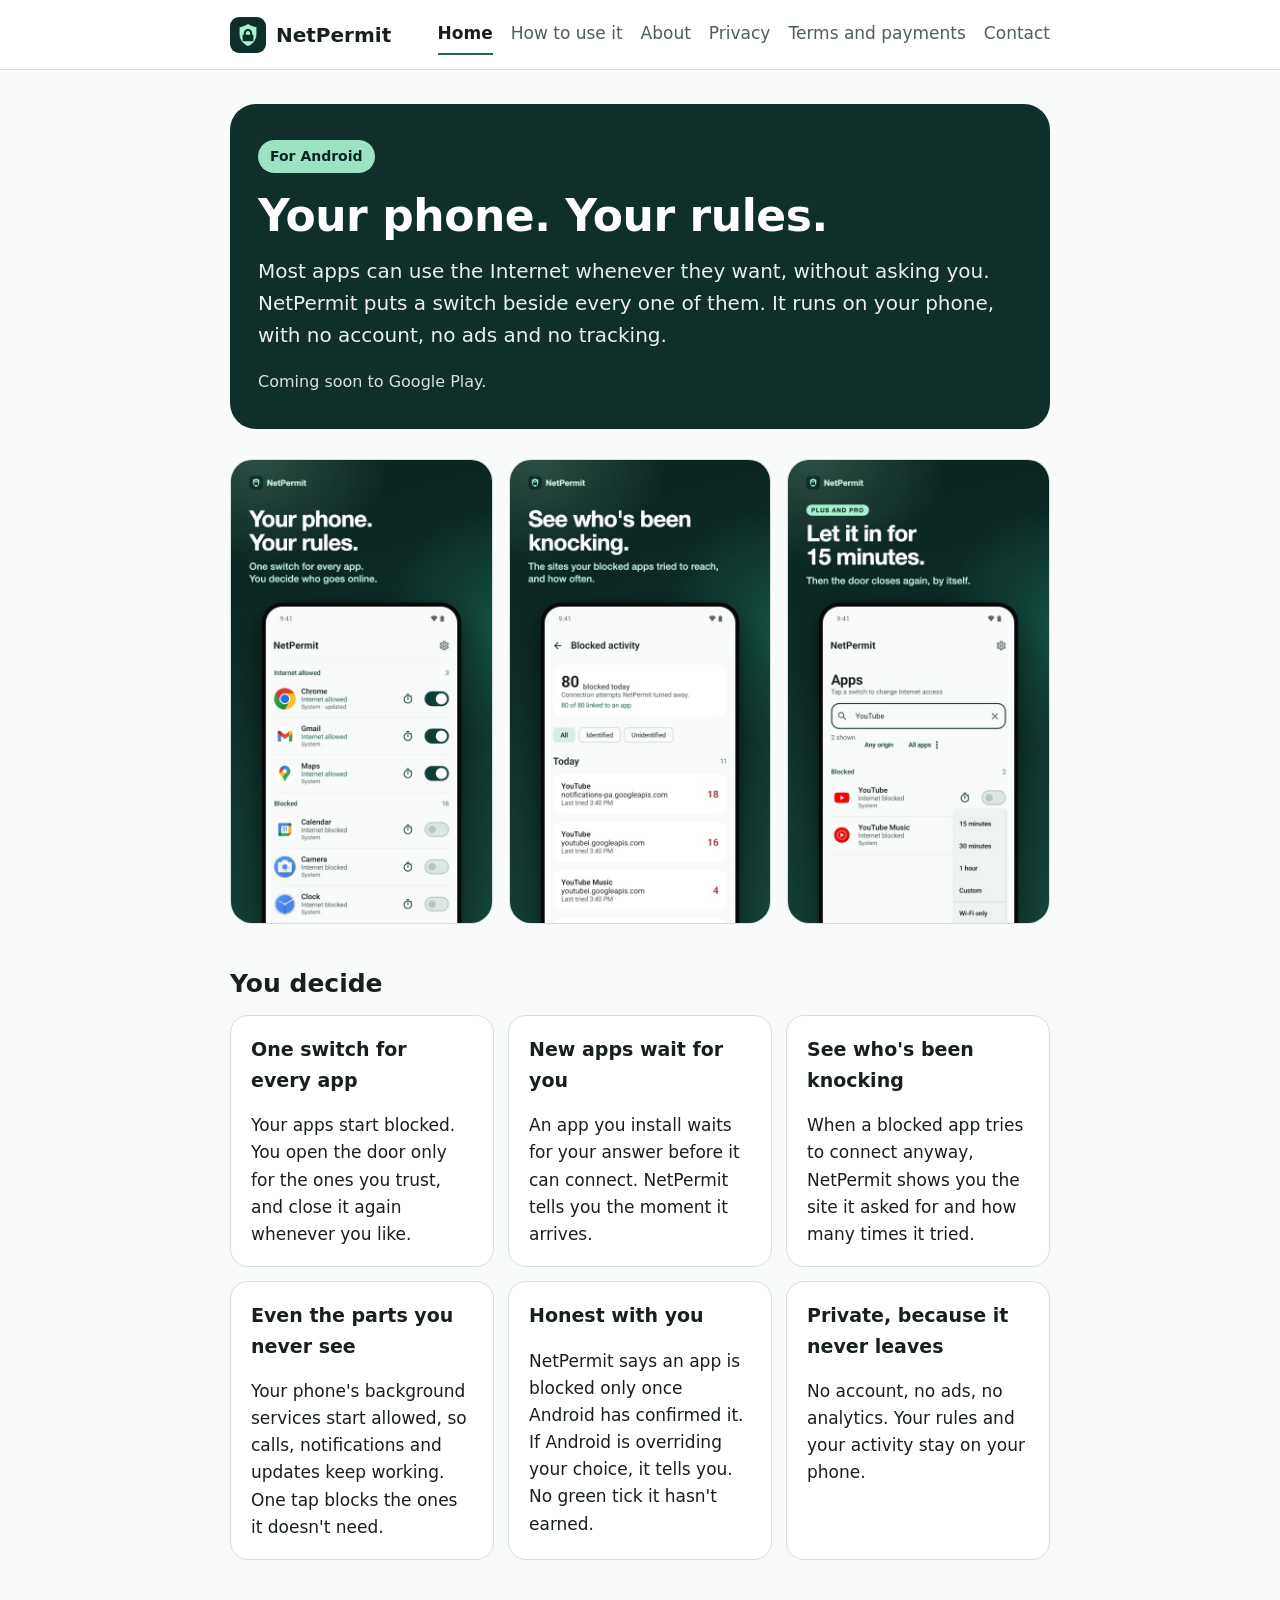
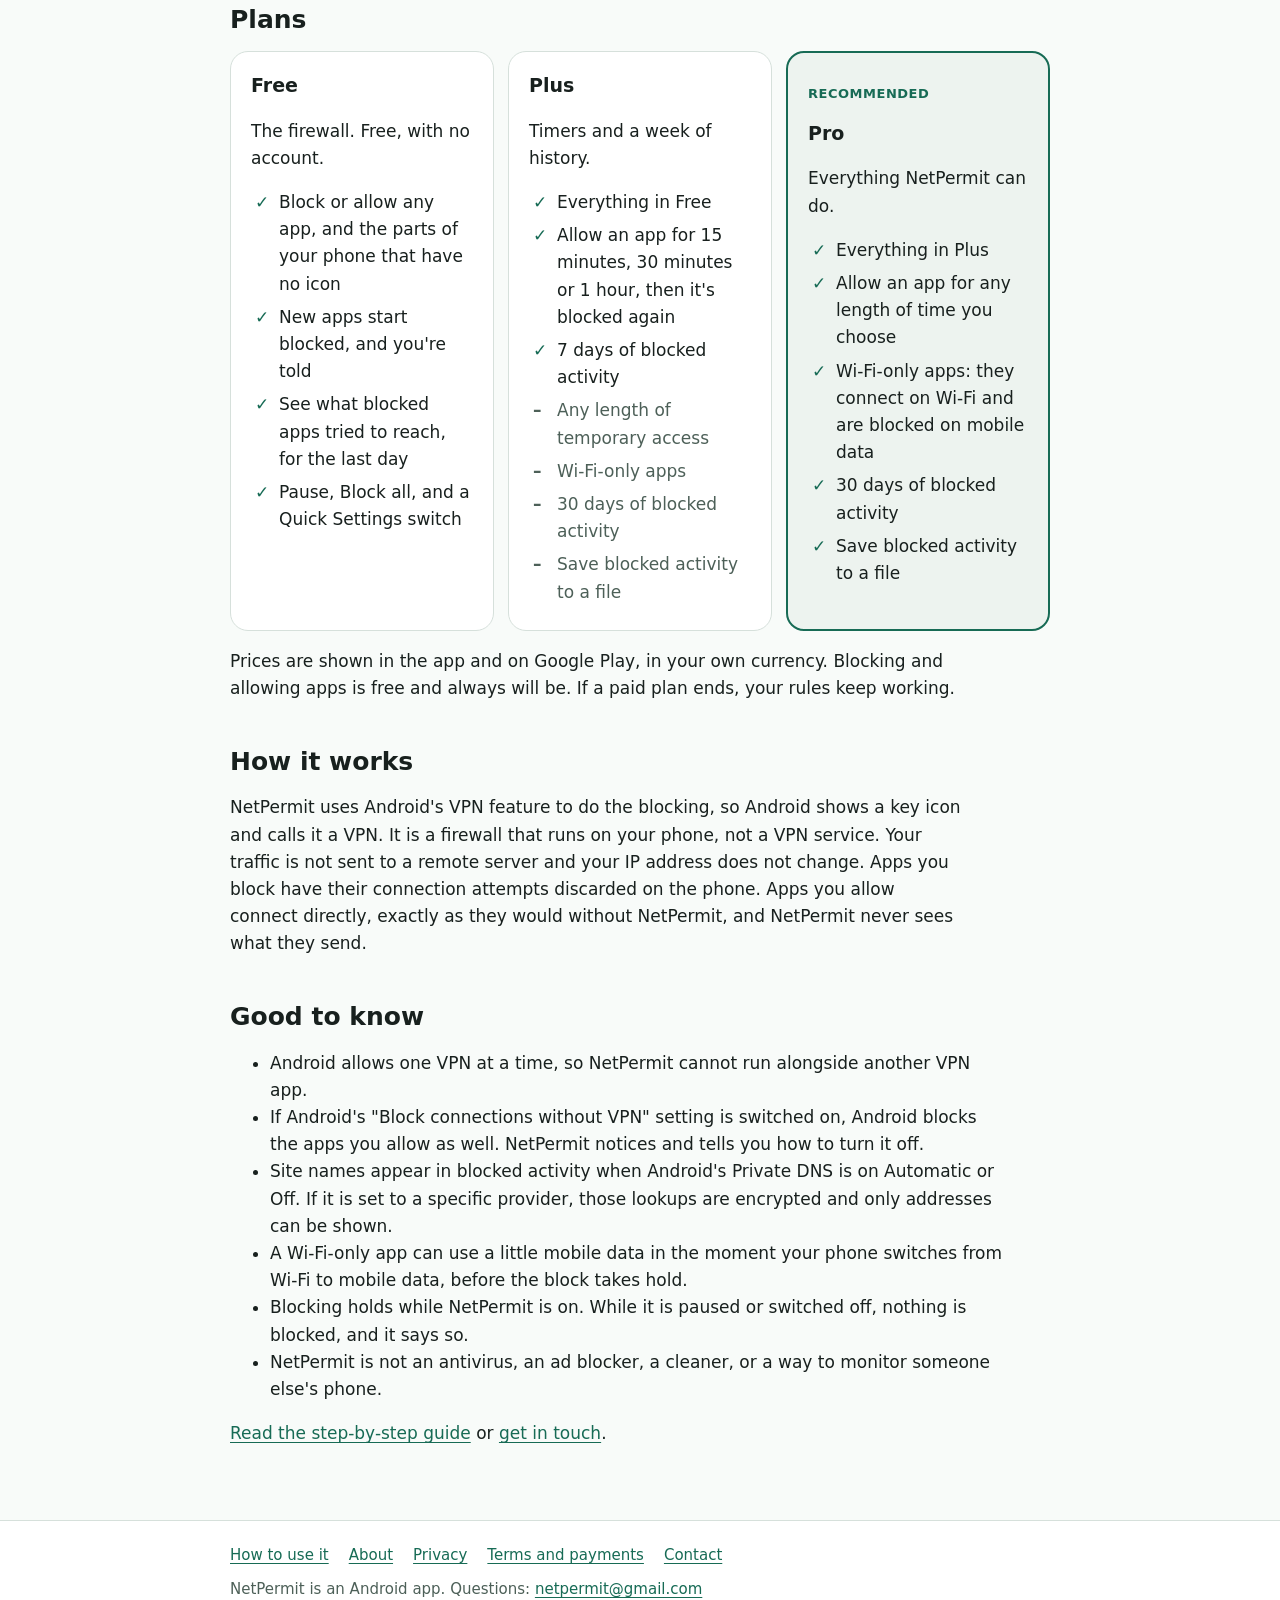
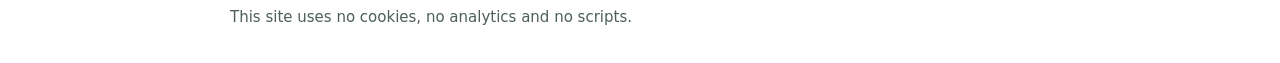
==== index.html @ e84faeb3 "New home page, access-code notes and a captioned walkthrough video Co-Authored-By: Claude Fable 5.2 " ====
<!doctype html>
<html lang="en">
<head>
<meta charset="utf-8">
<meta name="viewport" content="width=device-width, initial-scale=1">
<title>NetPermit</title>
<meta name="description" content="Choose which apps on your Android phone can use the Internet. Private, on your phone, no account.">
<meta name="color-scheme" content="light dark">
<link rel="icon" href="assets/icon.svg" type="image/svg+xml">
<link rel="stylesheet" href="assets/styles.css">
</head>
<body>
<a class="skip" href="#main">Skip to the content</a>
<header class="site">
  <div class="wrap">
    <a class="brand" href="index.html"><img src="assets/icon.svg" alt="" width="36" height="36">NetPermit</a>
    <nav class="site" aria-label="Pages">
      <ul>
        <li><a href="index.html" aria-current="page">Home</a></li>
        <li><a href="how-to.html">How to use it</a></li>
        <li><a href="about.html">About</a></li>
        <li><a href="privacy.html">Privacy</a></li>
        <li><a href="terms.html">Terms and payments</a></li>
        <li><a href="contact.html">Contact</a></li>
      </ul>
    </nav>
  </div>
</header>
<main id="main">
  <div class="wrap">
<section class="hero">
  <p><span class="pill">For Android</span></p>
  <h1>Your phone. Your rules.</h1>
  <p>Most apps can use the Internet whenever they want, without asking you. NetPermit puts a switch
  beside every one of them. It runs on your phone, with no account, no ads and no tracking.</p>
  <p class="note">Coming soon to Google Play.</p>
</section>

<div class="gallery">
  <img src="assets/store/1-your-rules.jpg" alt="The NetPermit app list: three apps switched on, the rest switched off" width="540" height="960">
  <img src="assets/store/2-see-who-knocked.jpg" alt="Blocked activity: the sites blocked apps tried to reach, with counts" width="540" height="960" loading="lazy">
  <img src="assets/store/3-fifteen-minutes.jpg" alt="Letting an app in for 15 minutes from a menu beside it" width="540" height="960" loading="lazy">
</div>

<h2>You decide</h2>
<ul class="cards">
  <li class="card"><h3>One switch for every app</h3><p>Your apps start blocked. You open the door
  only for the ones you trust, and close it again whenever you like.</p></li>
  <li class="card"><h3>New apps wait for you</h3><p>An app you install waits for your answer before
  it can connect. NetPermit tells you the moment it arrives.</p></li>
  <li class="card"><h3>See who's been knocking</h3><p>When a blocked app tries to connect anyway,
  NetPermit shows you the site it asked for and how many times it tried.</p></li>
  <li class="card"><h3>Even the parts you never see</h3><p>Your phone's background services start
  allowed, so calls, notifications and updates keep working. One tap blocks the ones it doesn't
  need.</p></li>
  <li class="card"><h3>Honest with you</h3><p>NetPermit says an app is blocked only once Android has
  confirmed it. If Android is overriding your choice, it tells you. No green tick it hasn't
  earned.</p></li>
  <li class="card"><h3>Private, because it never leaves</h3><p>No account, no ads, no analytics.
  Your rules and your activity stay on your phone.</p></li>
</ul>

<h2>Plans</h2>

<ul class="cards">
  <li class="card">
    <h3>Free</h3>
    <p>The firewall. Free, with no account.</p>
    <ul class="ticks">
      <li>Block or allow any app, and the parts of your phone that have no icon</li>
      <li>New apps start blocked, and you're told</li>
      <li>See what blocked apps tried to reach, for the last day</li>
      <li>Pause, Block all, and a Quick Settings switch</li>
    </ul>
  </li>
  <li class="card">
    <h3>Plus</h3>
    <p>Timers and a week of history.</p>
    <ul class="ticks">
      <li>Everything in Free</li>
      <li>Allow an app for 15 minutes, 30 minutes or 1 hour, then it's blocked again</li>
      <li>7 days of blocked activity</li>
      <li class="no">Any length of temporary access</li>
      <li class="no">Wi-Fi-only apps</li>
      <li class="no">30 days of blocked activity</li>
      <li class="no">Save blocked activity to a file</li>
    </ul>
  </li>
  <li class="card recommended">
    <p class="plan-tag">RECOMMENDED</p>
    <h3>Pro</h3>
    <p>Everything NetPermit can do.</p>
    <ul class="ticks">
      <li>Everything in Plus</li>
      <li>Allow an app for any length of time you choose</li>
      <li>Wi-Fi-only apps: they connect on Wi-Fi and are blocked on mobile data</li>
      <li>30 days of blocked activity</li>
      <li>Save blocked activity to a file</li>
    </ul>
  </li>
</ul>
<p>Prices are shown in the app and on Google Play, in your own currency. Blocking and allowing apps
is free and always will be. If a paid plan ends, your rules keep working.</p>


<h2>How it works</h2>

<p>NetPermit uses Android's VPN feature to do the blocking, so Android shows a key icon and calls it
a VPN. It is a firewall that runs on your phone, not a VPN service. Your traffic is not sent to a
remote server and your IP address does not change. Apps you block have their connection attempts
discarded on the phone. Apps you allow connect directly, exactly as they would without NetPermit,
and NetPermit never sees what they send.</p>


<h2>Good to know</h2>
<ul>
  <li>Android allows one VPN at a time, so NetPermit cannot run alongside another VPN app.</li>
  <li>If Android's "Block connections without VPN" setting is switched on, Android blocks the apps
  you allow as well. NetPermit notices and tells you how to turn it off.</li>
  <li>Site names appear in blocked activity when Android's Private DNS is on Automatic or Off. If
  it is set to a specific provider, those lookups are encrypted and only addresses can be shown.</li>
  <li>A Wi-Fi-only app can use a little mobile data in the moment your phone switches from Wi-Fi to
  mobile data, before the block takes hold.</li>
  <li>Blocking holds while NetPermit is on. While it is paused or switched off, nothing is blocked,
  and it says so.</li>
  <li>NetPermit is not an antivirus, an ad blocker, a cleaner, or a way to monitor someone else's
  phone.</li>
</ul>

<p><a href="how-to.html">Read the step-by-step guide</a> or <a href="contact.html">get in touch</a>.</p>
  </div>
</main>
<footer class="site">
  <div class="wrap">
    <ul>
        <li><a href="how-to.html">How to use it</a></li>
        <li><a href="about.html">About</a></li>
        <li><a href="privacy.html">Privacy</a></li>
        <li><a href="terms.html">Terms and payments</a></li>
        <li><a href="contact.html">Contact</a></li>
    </ul>
    <p>NetPermit is an Android app. Questions: <a href="mailto:netpermit@gmail.com">netpermit@gmail.com</a></p>
    <p>This site uses no cookies, no analytics and no scripts.</p>
  </div>
</footer>
</body>
</html>
---- assets/styles.css ----
/* NetPermit public pages. No external fonts, scripts or trackers: nothing on these pages contacts
   anyone but the server they are read from. */
:root {
  --bg: #F8FBF9;
  --surface: #FFFFFF;
  --surface-2: #EDF3EF;
  --ink: #18201E;
  --muted: #4D6058;
  --line: #D6E0DB;
  --brand: #102F2B;
  --brand-ink: #FFFFFF;
  --accent: #176B55;
  --mint: #A7F3D0;
  --warn-bg: #FFF4DD;
  --warn-ink: #6B4300;
  --radius: 18px;
}
@media (prefers-color-scheme: dark) {
  :root {
    --bg: #0E1513;
    --surface: #151D1A;
    --surface-2: #1A2520;
    --ink: #E1EAE6;
    --muted: #B8C9C0;
    --line: #2B3833;
    --brand: #A7F3D0;
    --brand-ink: #0B2420;
    --accent: #8ADDBB;
    --mint: #164B42;
    --warn-bg: #3A2C0F;
    --warn-ink: #F1C477;
  }
}
* { box-sizing: border-box; }
html { -webkit-text-size-adjust: 100%; }
body {
  margin: 0;
  background: var(--bg);
  color: var(--ink);
  font: 17px/1.6 system-ui, -apple-system, "Segoe UI", Roboto, "Helvetica Neue", Arial, sans-serif;
}
a { color: var(--accent); text-underline-offset: 3px; }
a:focus-visible, .button:focus-visible { outline: 3px solid var(--accent); outline-offset: 3px; border-radius: 6px; }
.wrap { max-width: 860px; margin: 0 auto; padding: 0 20px; }
.skip { position: absolute; left: -999px; }
.skip:focus { left: 16px; top: 12px; background: var(--surface); padding: 8px 12px; border-radius: 8px; z-index: 5; }

header.site { border-bottom: 1px solid var(--line); background: var(--surface); }
header.site .wrap { display: flex; flex-wrap: wrap; align-items: center; gap: 8px 22px; padding-top: 14px; padding-bottom: 14px; }
.brand { display: flex; align-items: center; gap: 10px; font-weight: 700; font-size: 20px; color: var(--ink); text-decoration: none; margin-right: auto; }
.brand img { width: 36px; height: 36px; border-radius: 9px; }
nav.site ul { list-style: none; display: flex; flex-wrap: wrap; gap: 4px 18px; margin: 0; padding: 0; }
nav.site a { color: var(--muted); text-decoration: none; padding: 6px 0; display: inline-block; }
nav.site a:hover { color: var(--ink); text-decoration: underline; }
nav.site a[aria-current="page"] { color: var(--ink); font-weight: 600; border-bottom: 2px solid var(--accent); }

main { padding: 34px 0 56px; }
h1 { font-size: clamp(30px, 6vw, 44px); line-height: 1.15; margin: 0 0 14px; letter-spacing: -0.01em; }
h2 { font-size: 25px; line-height: 1.25; margin: 44px 0 10px; }
h3 { font-size: 19px; margin: 26px 0 6px; }
p, li { max-width: 68ch; }
.lead { font-size: 20px; color: var(--muted); }
.updated { color: var(--muted); font-size: 15px; }

.hero { background: var(--brand); color: var(--brand-ink); border-radius: 26px; padding: 34px 28px; margin-bottom: 30px; }
.hero h1 { color: var(--brand-ink); }
.hero p { color: var(--brand-ink); opacity: .92; font-size: 20px; margin: 0 0 18px; }
.hero .note { font-size: 16px; opacity: .85; margin: 0; }
.pill { display: inline-block; background: var(--mint); color: #0B2420; font-weight: 600; font-size: 14px; padding: 5px 12px; border-radius: 999px; }
@media (prefers-color-scheme: dark) { .pill { color: #D4F5E7; } }

.gallery { display: grid; gap: 16px; grid-template-columns: repeat(auto-fit, minmax(190px, 1fr)); margin: 6px 0 30px; }
.gallery img { width: 100%; height: auto; display: block; border-radius: 22px; border: 1px solid var(--line); }
.cards { display: grid; gap: 14px; grid-template-columns: repeat(auto-fit, minmax(240px, 1fr)); margin: 16px 0; padding: 0; list-style: none; }
.card { background: var(--surface); border: 1px solid var(--line); border-radius: var(--radius); padding: 18px 20px; }
.card h3 { margin-top: 0; }
.card p:last-child, .card ul:last-child { margin-bottom: 0; }
.card.recommended { border: 2px solid var(--accent); background: var(--surface-2); }
.plan-tag { font-size: 13px; font-weight: 700; letter-spacing: .04em; color: var(--accent); }
ul.ticks { padding-left: 0; list-style: none; }
ul.ticks li { padding-left: 28px; position: relative; margin: 6px 0; }
ul.ticks li::before { content: "✓"; position: absolute; left: 4px; color: var(--accent); font-weight: 700; }
ul.ticks li.no { color: var(--muted); }
ul.ticks li.no::before { content: "–"; color: var(--muted); }

.callout { background: var(--warn-bg); color: var(--warn-ink); border-radius: var(--radius); padding: 14px 18px; margin: 18px 0; }
.callout p { margin: 0; }
.plain { background: var(--surface-2); border-radius: var(--radius); padding: 14px 18px; margin: 18px 0; }
.plain p { margin: 0; }

ol.steps { counter-reset: step; list-style: none; padding: 0; }
ol.steps > li { counter-increment: step; position: relative; padding: 2px 0 14px 54px; margin: 0; max-width: none; }
ol.steps > li::before {
  content: counter(step); position: absolute; left: 0; top: 0; width: 38px; height: 38px; border-radius: 50%;
  background: var(--brand); color: var(--brand-ink); font-weight: 700; display: grid; place-items: center;
}
ol.steps > li > h3:first-child { margin-top: 5px; }
figure.shot { margin: 14px 0 6px; }
figure.shot img { width: min(100%, 300px); height: auto; border-radius: 22px; border: 1px solid var(--line); display: block; }
figure.shot figcaption { font-size: 15px; color: var(--muted); margin-top: 6px; max-width: 46ch; }
.two { display: grid; gap: 8px 28px; grid-template-columns: repeat(auto-fit, minmax(260px, 1fr)); align-items: start; }

table { border-collapse: collapse; width: 100%; margin: 14px 0; }
th, td { text-align: left; padding: 10px 12px; border-bottom: 1px solid var(--line); vertical-align: top; }
th { font-weight: 600; }
.scroll { overflow-x: auto; }

footer.site { border-top: 1px solid var(--line); background: var(--surface); color: var(--muted); font-size: 15px; }
footer.site .wrap { padding-top: 22px; padding-bottom: 30px; }
footer.site ul { list-style: none; display: flex; flex-wrap: wrap; gap: 6px 20px; padding: 0; margin: 0 0 10px; }
footer.site p { margin: 4px 0; }
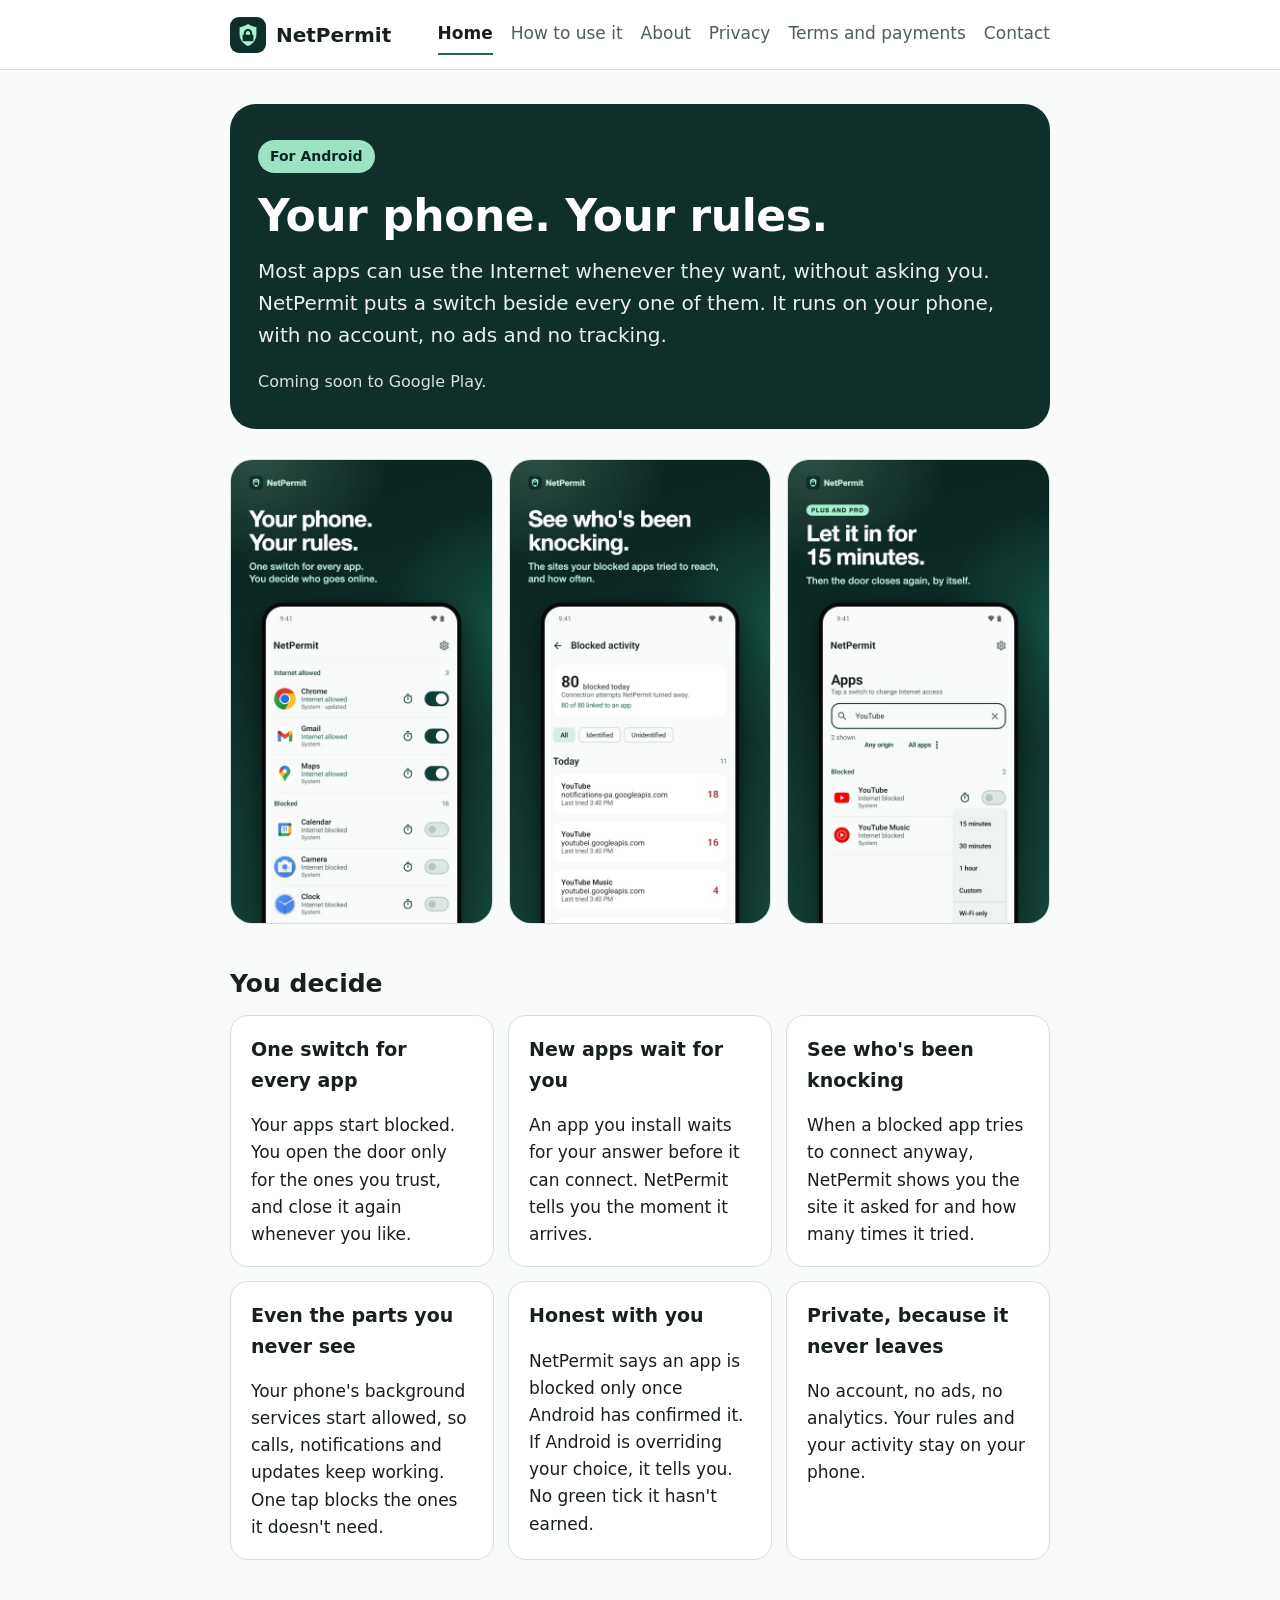
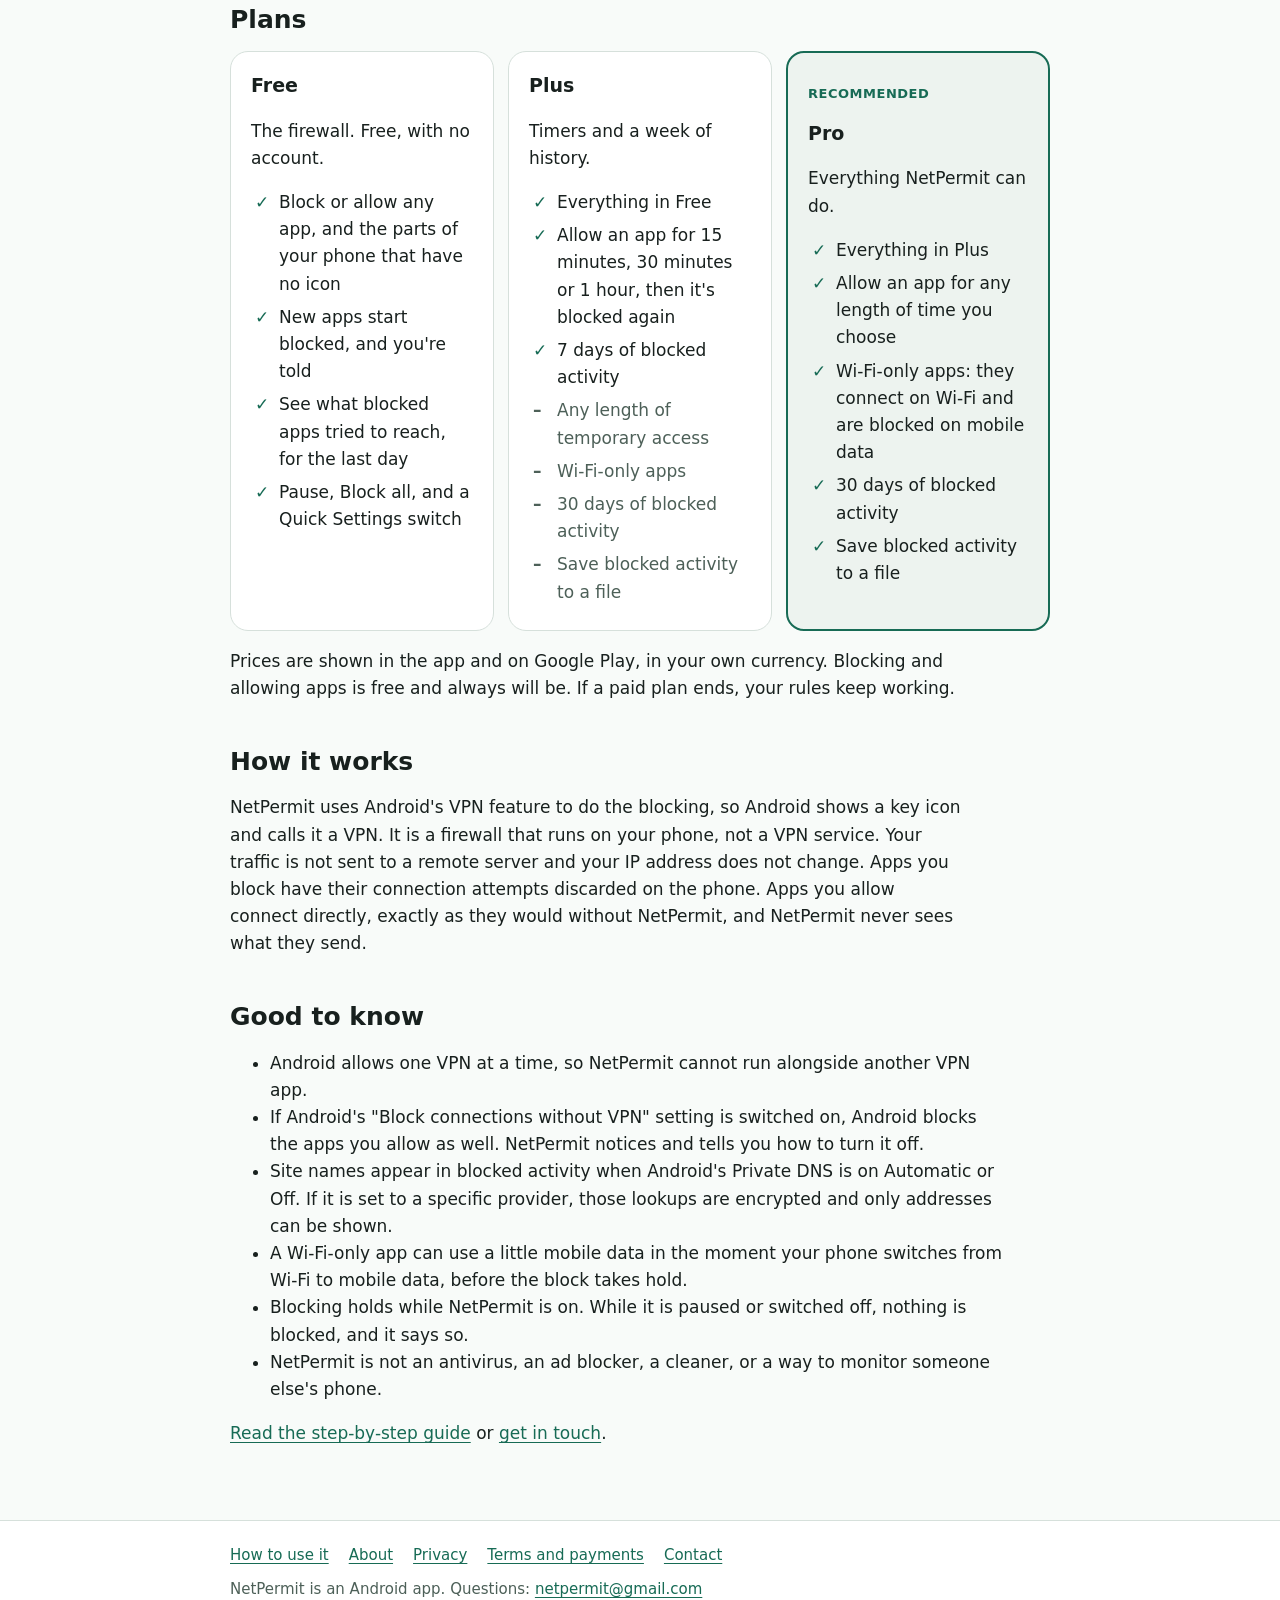
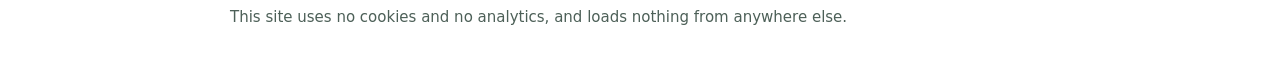
==== commit c37ccebb: "Guide for codes, search, the optional screen lock and the Private DNS notice; a page that opens a co" ====
--- a/index.html
+++ b/index.html
@@ -140,7 +140,7 @@
         <li><a href="contact.html">Contact</a></li>
     </ul>
     <p>NetPermit is an Android app. Questions: <a href="mailto:netpermit@gmail.com">netpermit@gmail.com</a></p>
-    <p>This site uses no cookies, no analytics and no scripts.</p>
+    <p>This site uses no cookies and no analytics, and loads nothing from anywhere else.</p>
   </div>
 </footer>
 </body>
--- a/assets/styles.css
+++ b/assets/styles.css
@@ -109,3 +109,16 @@
 footer.site .wrap { padding-top: 22px; padding-bottom: 30px; }
 footer.site ul { list-style: none; display: flex; flex-wrap: wrap; gap: 6px 20px; padding: 0; margin: 0 0 10px; }
 footer.site p { margin: 4px 0; }
+
+/* The redeem page: one button, and the code for anyone who has to copy it by hand. */
+a.button, button.button {
+  display: inline-block; font: inherit; font-weight: 650; text-decoration: none; cursor: pointer;
+  padding: 14px 22px; border-radius: 14px; border: 1px solid var(--brand); background: var(--brand);
+  color: var(--brand-ink);
+}
+button.button.quiet { background: transparent; color: var(--ink); border-color: var(--line); font-weight: 500; }
+textarea.code {
+  box-sizing: border-box; width: 100%; font: 14px/1.5 ui-monospace, "SF Mono", Menlo, Consolas, monospace; padding: 12px;
+  border-radius: 12px; border: 1px solid var(--line); background: var(--surface); color: var(--ink);
+  word-break: break-all; resize: vertical;
+}
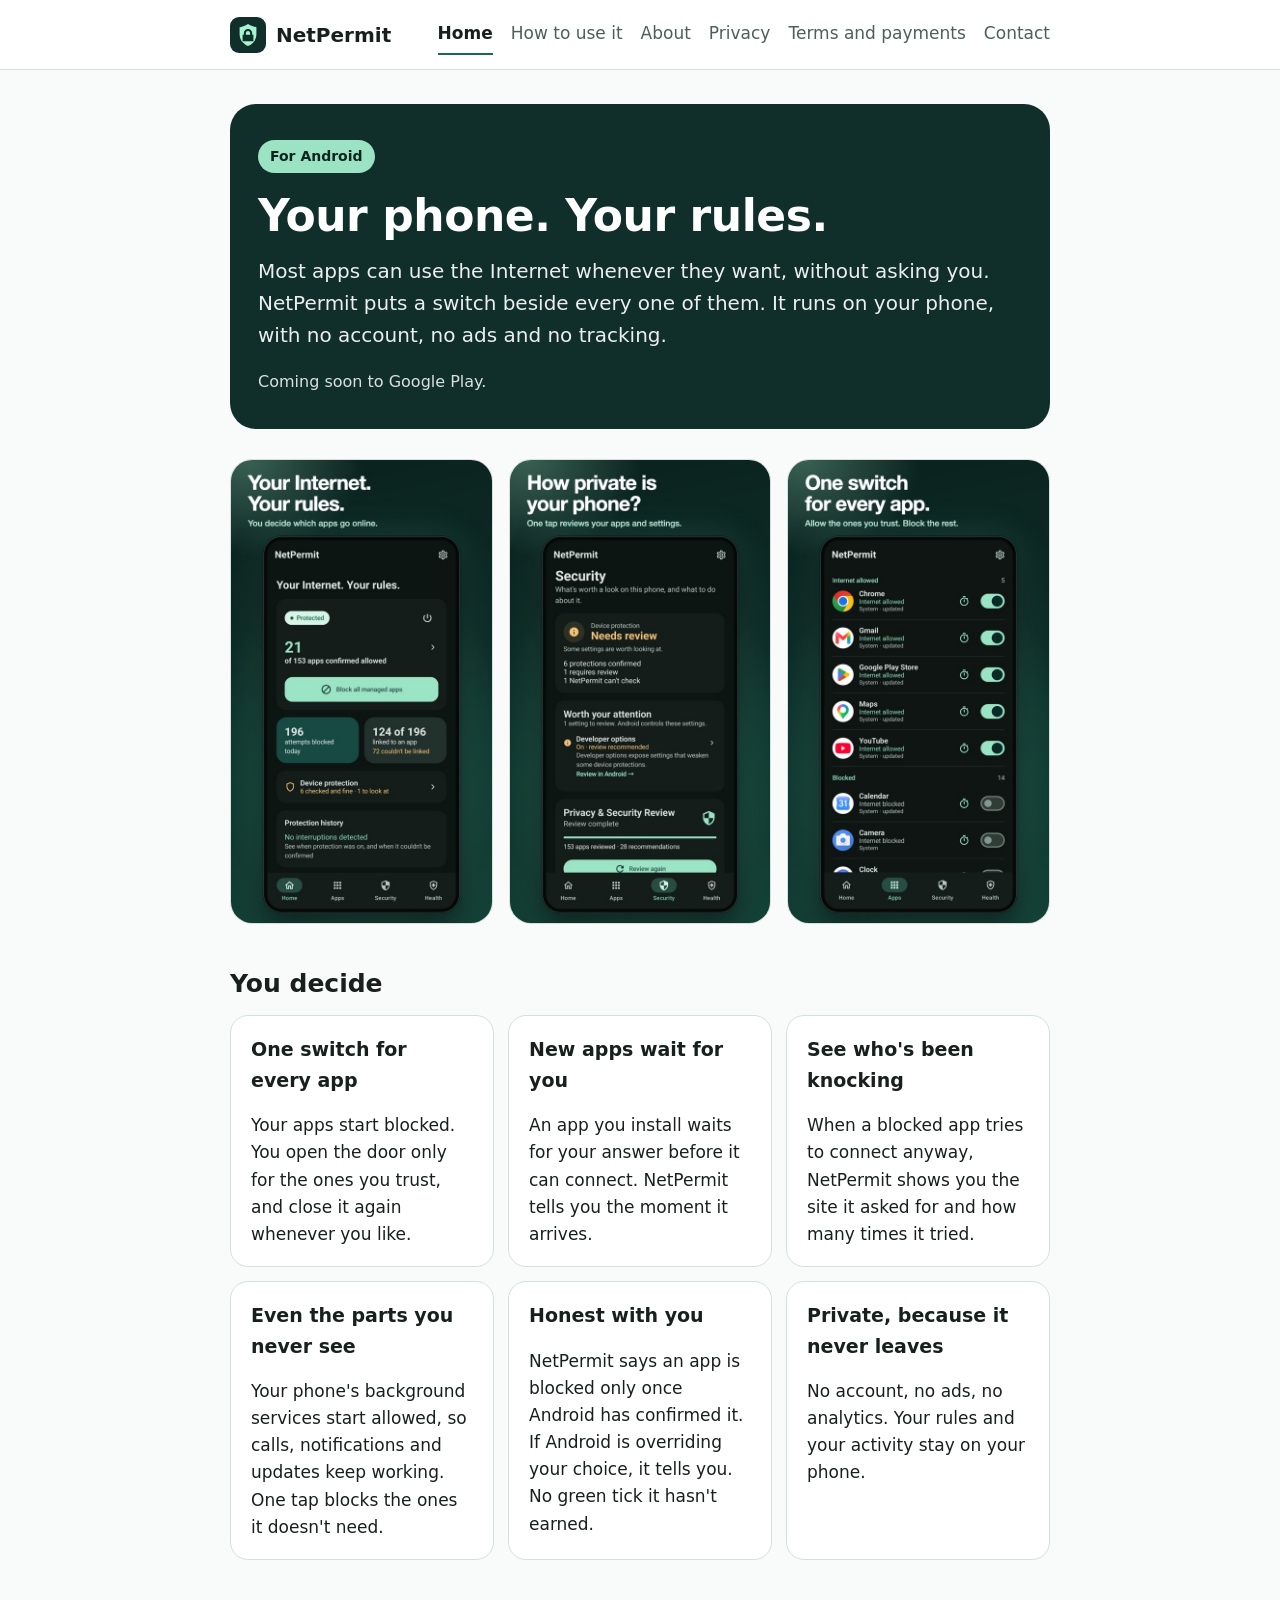
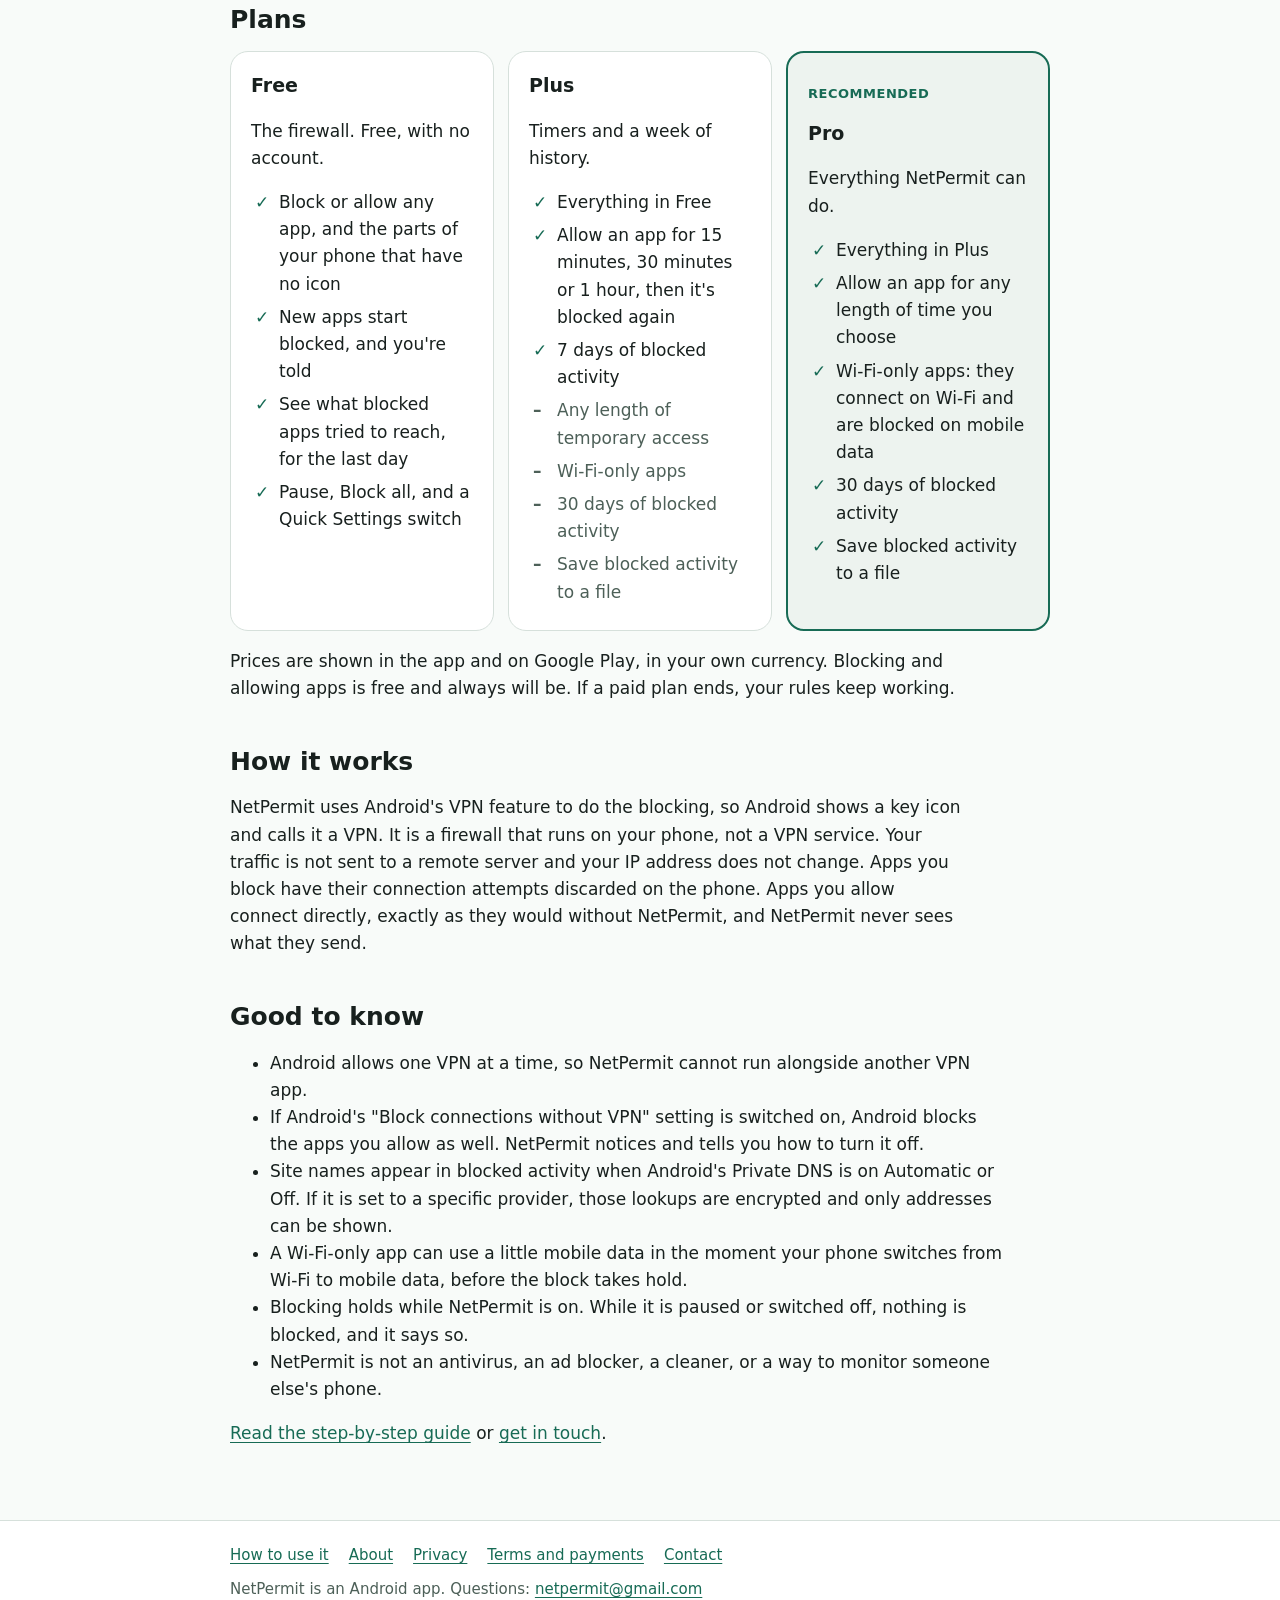
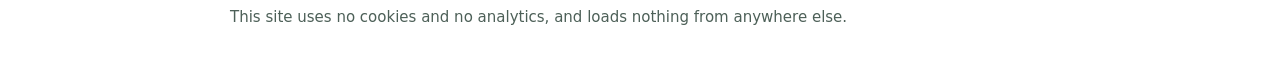
==== commit 3ad30ff2: "New store pictures on the front page" ====
--- a/index.html
+++ b/index.html
@@ -37,9 +37,9 @@
 </section>
 
 <div class="gallery">
-  <img src="assets/store/1-your-rules.jpg" alt="The NetPermit app list: three apps switched on, the rest switched off" width="540" height="960">
-  <img src="assets/store/2-see-who-knocked.jpg" alt="Blocked activity: the sites blocked apps tried to reach, with counts" width="540" height="960" loading="lazy">
-  <img src="assets/store/3-fifteen-minutes.jpg" alt="Letting an app in for 15 minutes from a menu beside it" width="540" height="960" loading="lazy">
+  <img src="assets/store/1-your-rules.jpg" alt="NetPermit's Home screen: protected, 21 of 153 apps allowed, 196 attempts blocked today" width="540" height="960">
+  <img src="assets/store/2-privacy-checkup.jpg" alt="The Security screen: one setting to review, and a privacy and security review of 153 apps with 28 recommendations" width="540" height="960" loading="lazy">
+  <img src="assets/store/3-one-switch.jpg" alt="The app list: five apps switched on, the rest switched off" width="540" height="960" loading="lazy">
 </div>
 
 <h2>You decide</h2>
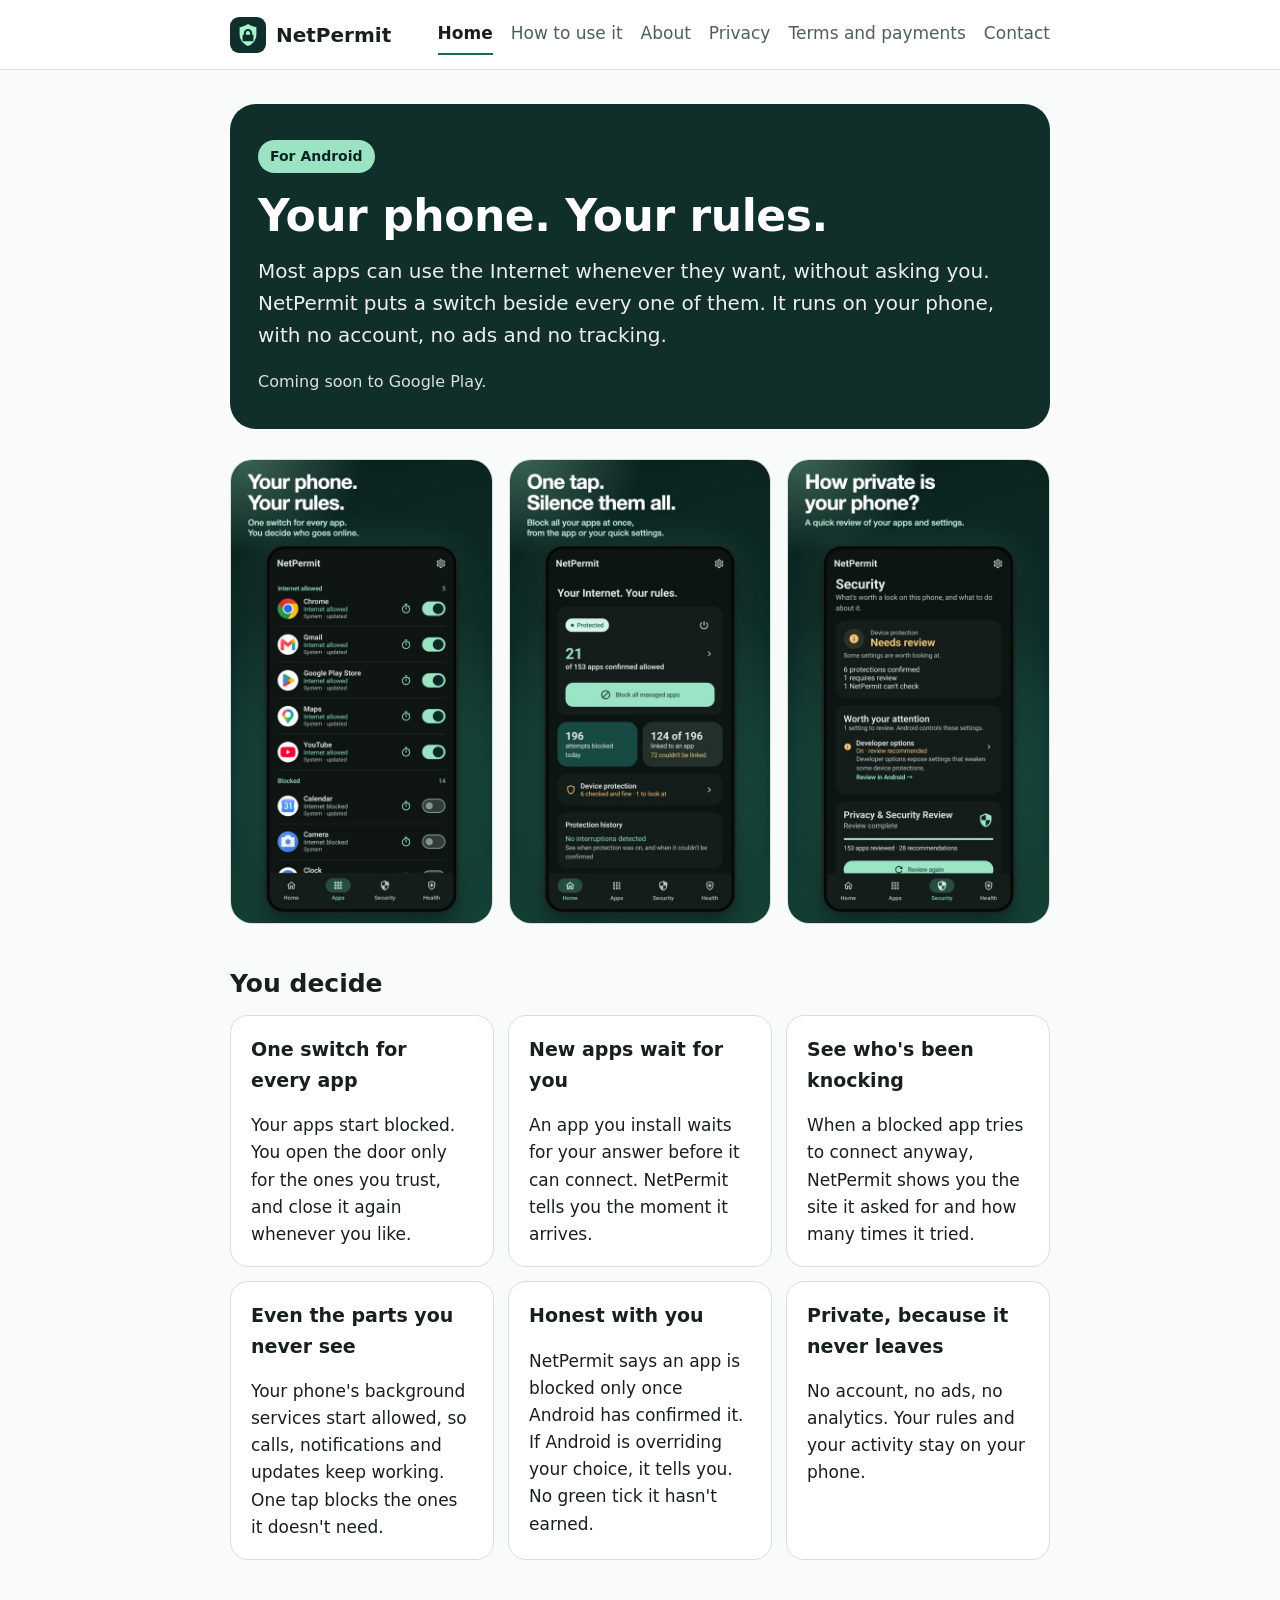
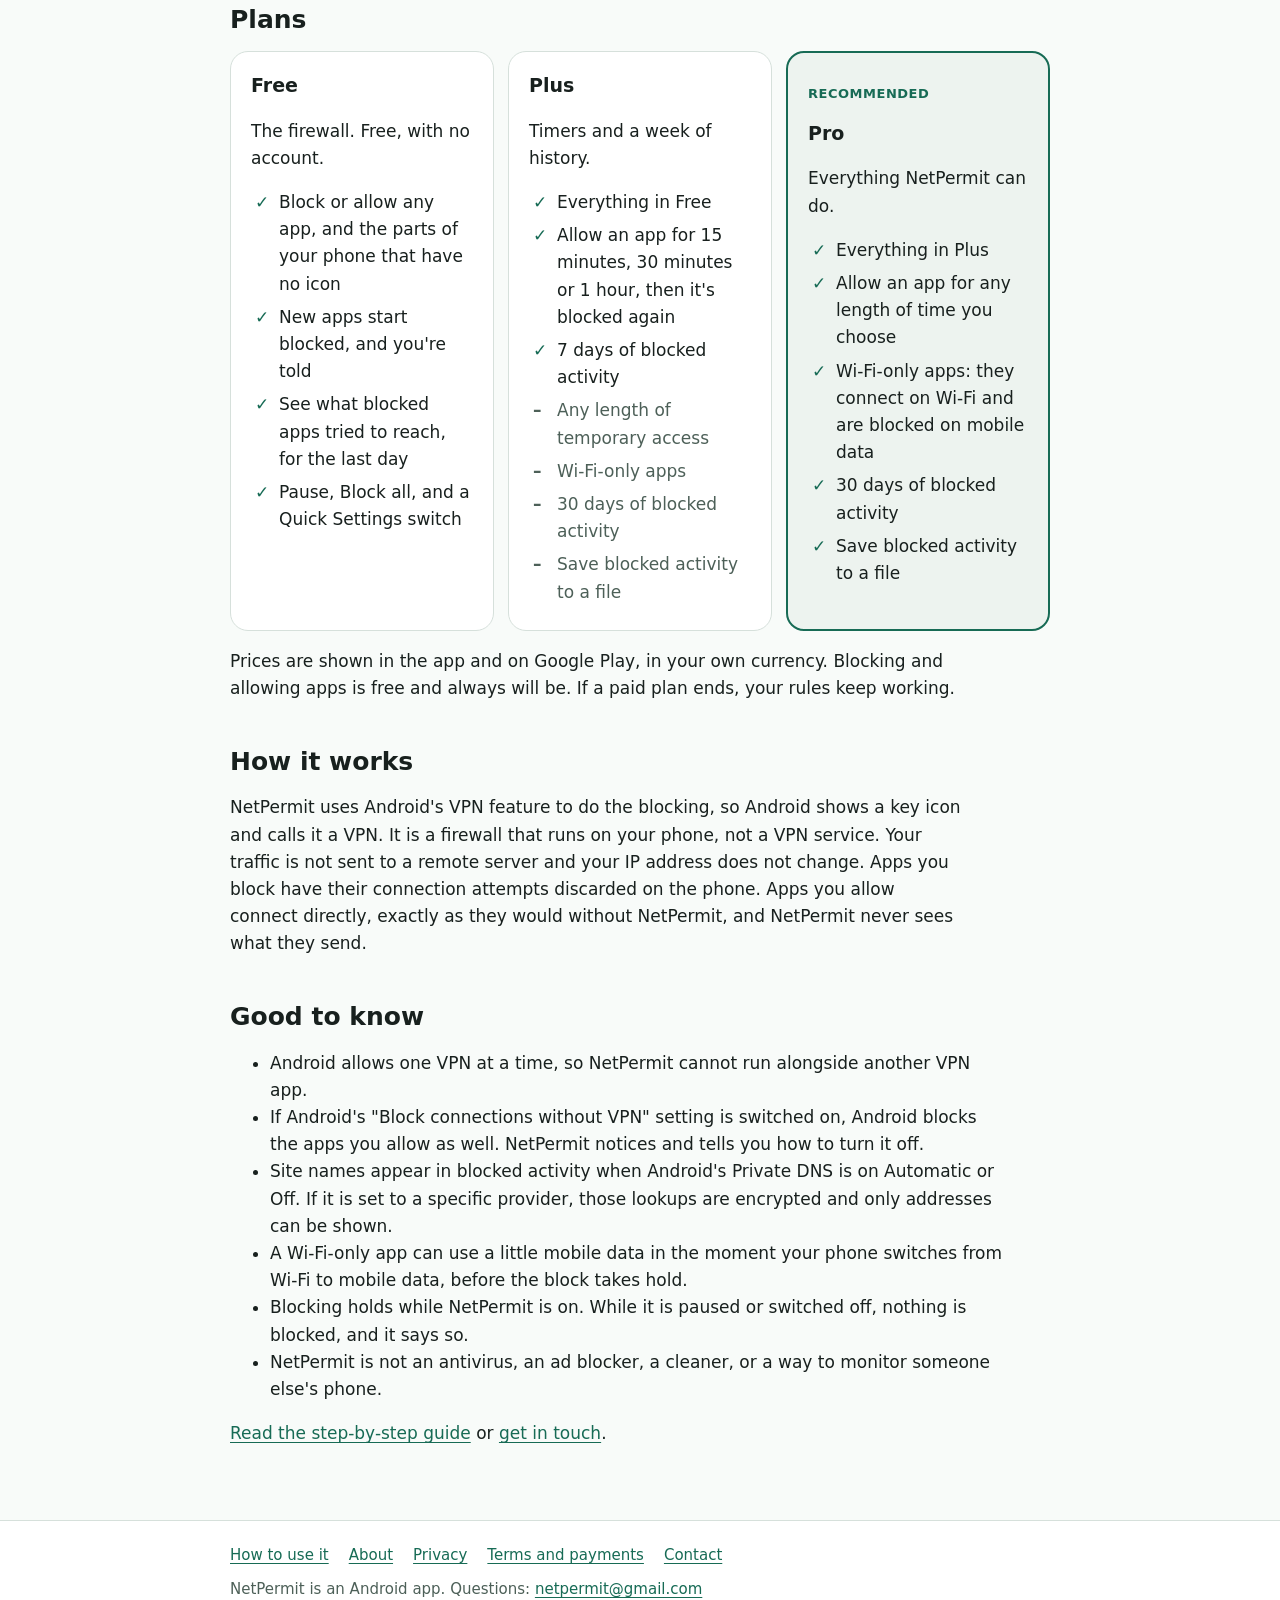
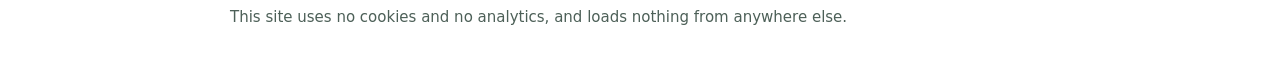
==== commit a953f602: "Front page pictures with the original captions" ====
--- a/index.html
+++ b/index.html
@@ -37,9 +37,9 @@
 </section>
 
 <div class="gallery">
-  <img src="assets/store/1-your-rules.jpg" alt="NetPermit's Home screen: protected, 21 of 153 apps allowed, 196 attempts blocked today" width="540" height="960">
-  <img src="assets/store/2-privacy-checkup.jpg" alt="The Security screen: one setting to review, and a privacy and security review of 153 apps with 28 recommendations" width="540" height="960" loading="lazy">
-  <img src="assets/store/3-one-switch.jpg" alt="The app list: five apps switched on, the rest switched off" width="540" height="960" loading="lazy">
+  <img src="assets/store/1-your-phone-your-rules.jpg" alt="Your phone. Your rules. The app list: five apps switched on, the rest switched off" width="540" height="960">
+  <img src="assets/store/2-silence-them-all.jpg" alt="One tap. Silence them all. NetPermit's Home screen: protected, 21 of 153 apps allowed, 196 attempts blocked today" width="540" height="960" loading="lazy">
+  <img src="assets/store/3-privacy-checkup.jpg" alt="How private is your phone? The Security screen: one setting to review, and a review of 153 apps with 28 recommendations" width="540" height="960" loading="lazy">
 </div>
 
 <h2>You decide</h2>
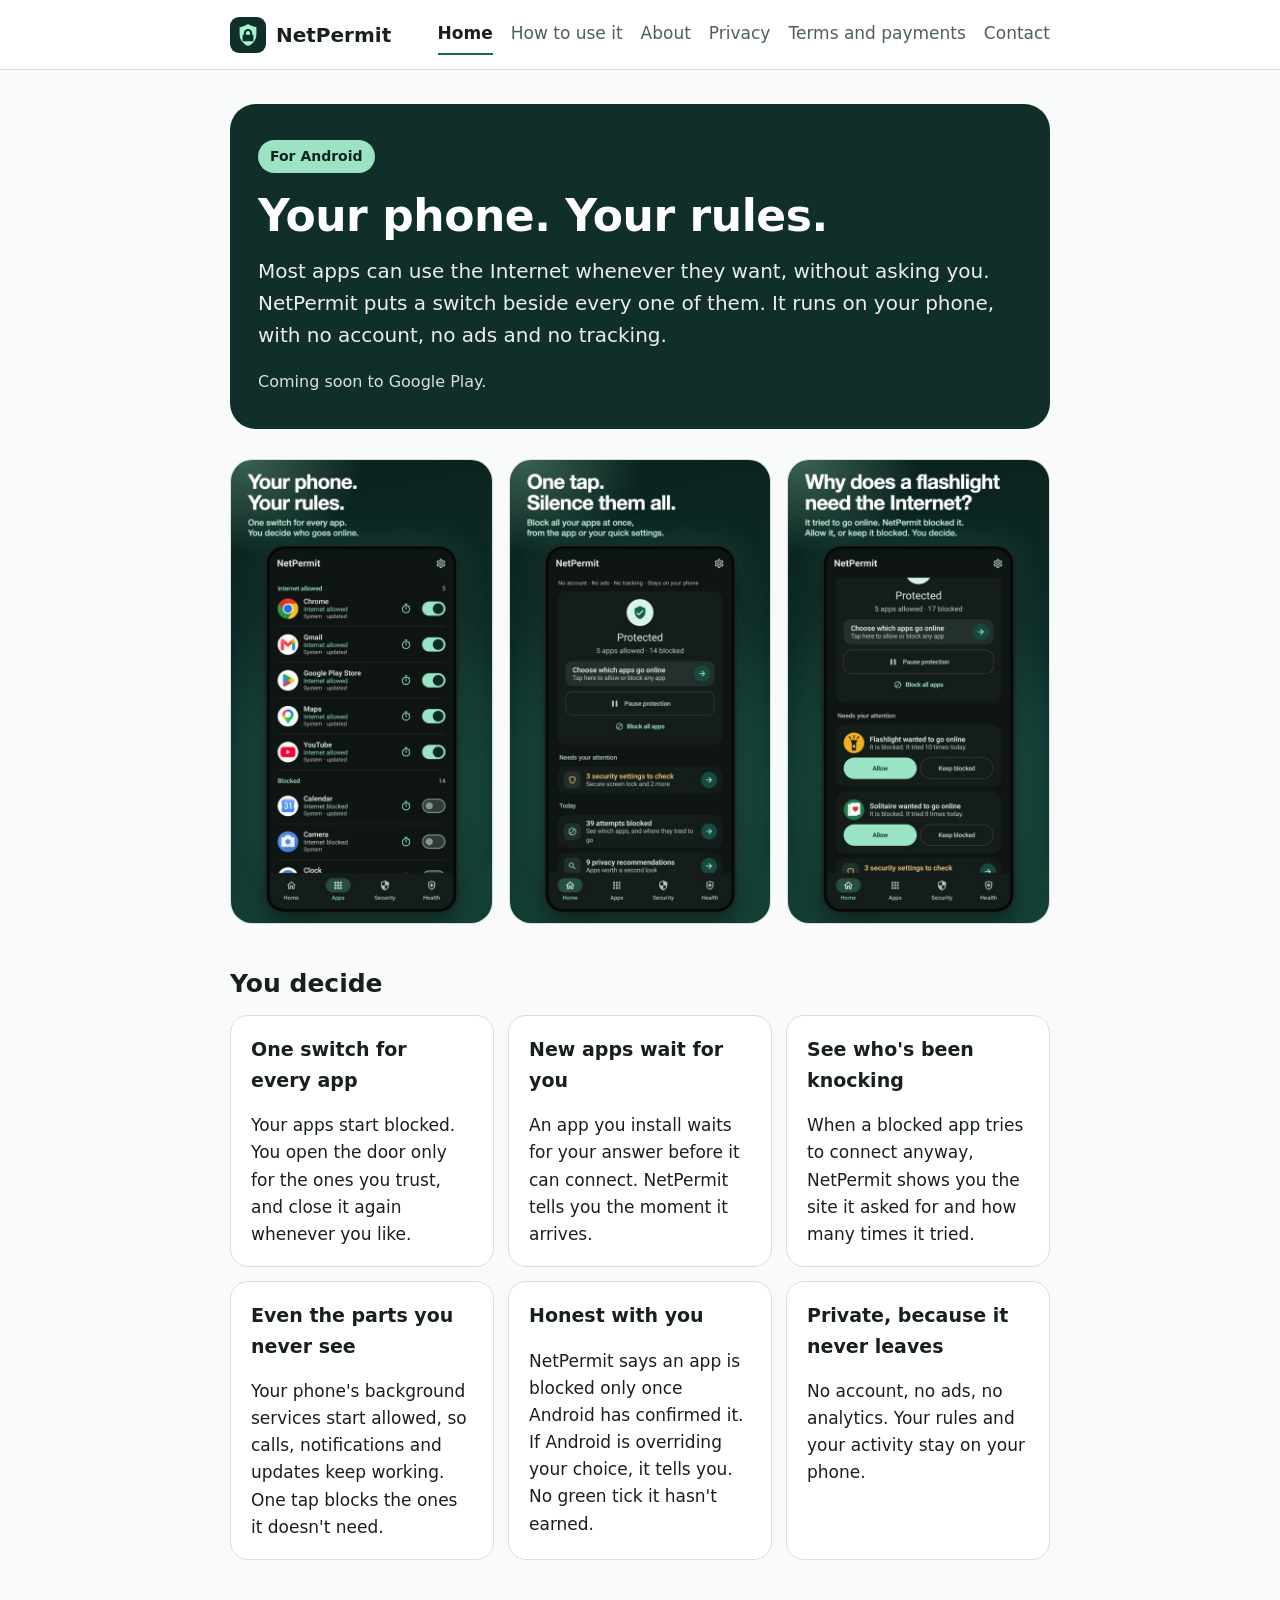
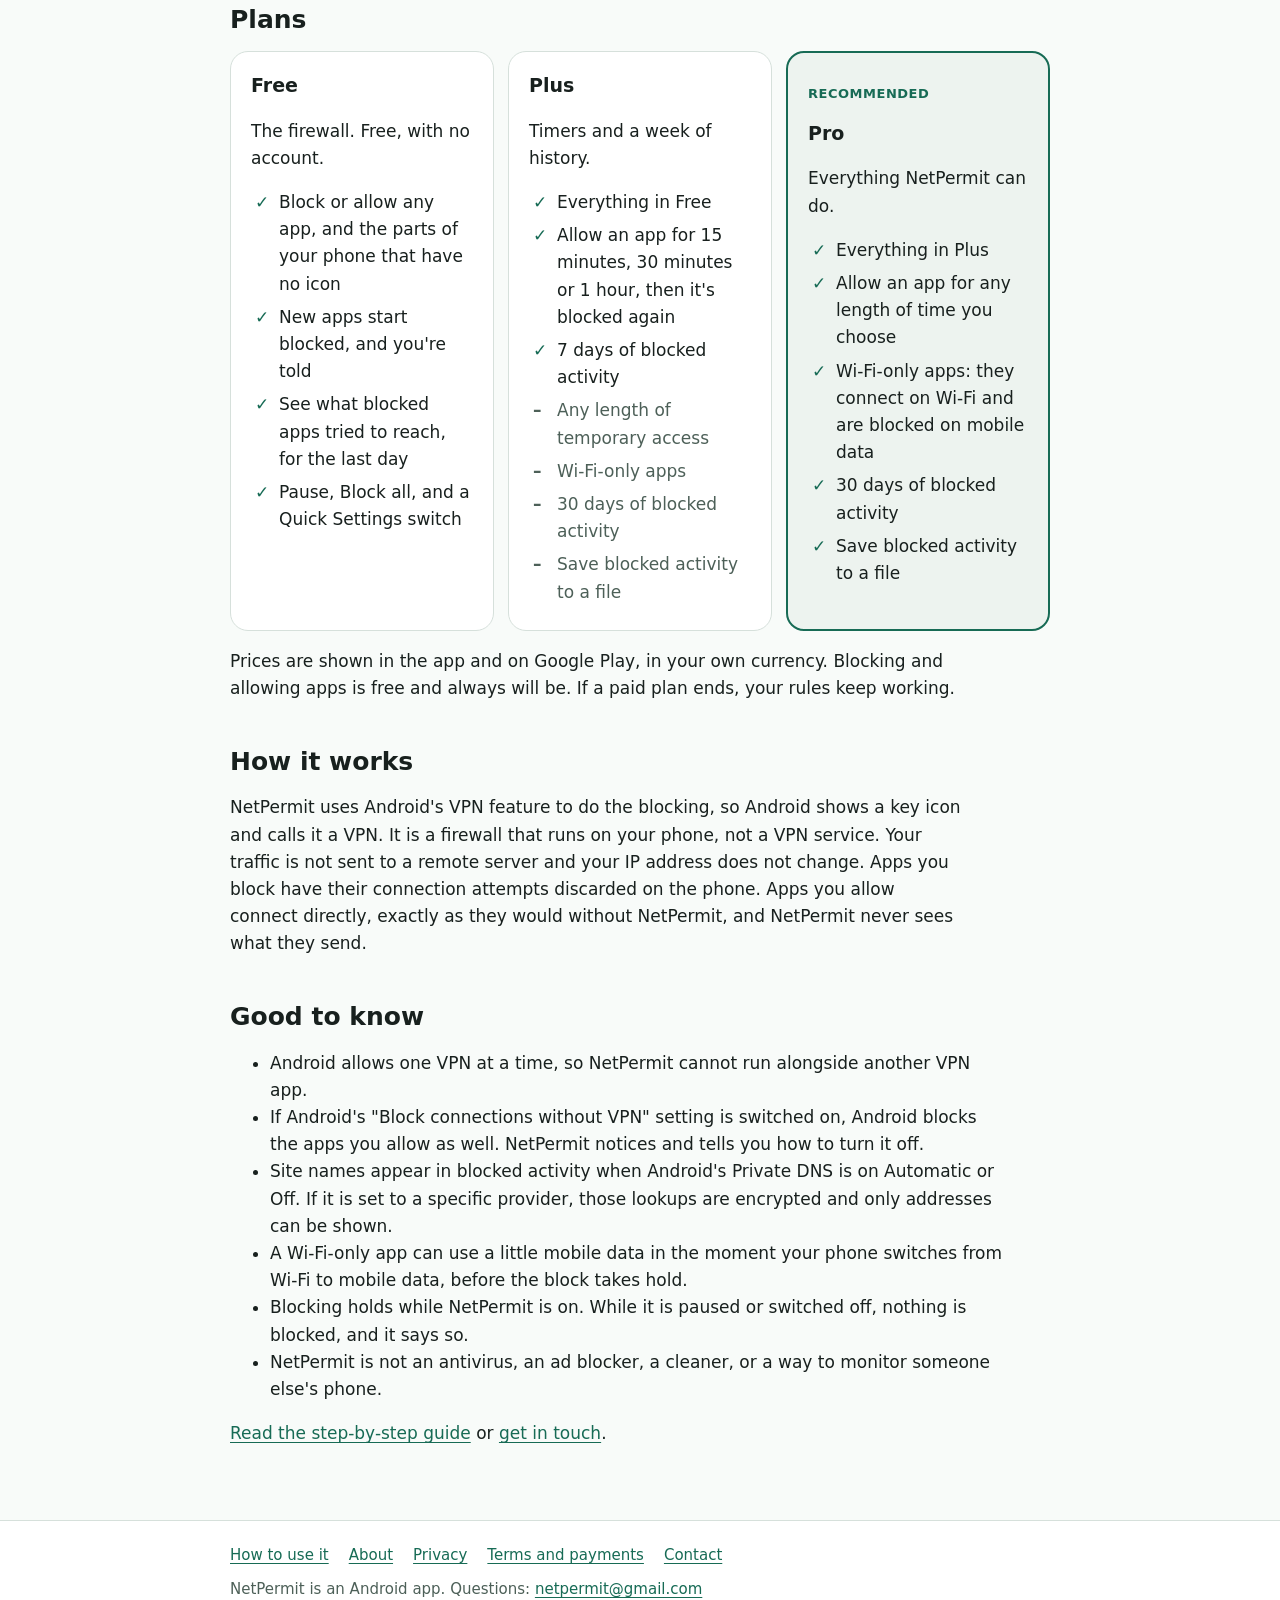
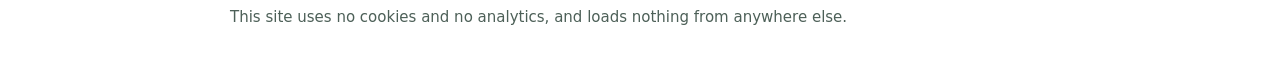
==== commit 7b728b29: "Build 10003: the guide, the privacy policy, the code maker's times, new pictures" ====
--- a/index.html
+++ b/index.html
@@ -38,8 +38,8 @@
 
 <div class="gallery">
   <img src="assets/store/1-your-phone-your-rules.jpg" alt="Your phone. Your rules. The app list: five apps switched on, the rest switched off" width="540" height="960">
-  <img src="assets/store/2-silence-them-all.jpg" alt="One tap. Silence them all. NetPermit's Home screen: protected, 21 of 153 apps allowed, 196 attempts blocked today" width="540" height="960" loading="lazy">
-  <img src="assets/store/3-privacy-checkup.jpg" alt="How private is your phone? The Security screen: one setting to review, and a review of 153 apps with 28 recommendations" width="540" height="960" loading="lazy">
+  <img src="assets/store/2-silence-them-all.jpg" alt="One tap. Silence them all. NetPermit's Home screen: protected, 5 apps allowed and 14 blocked, with Pause protection and Block all apps, and 39 attempts blocked today" width="540" height="960" loading="lazy">
+  <img src="assets/store/3-why-does-it-need-the-internet.jpg" alt="Why does a flashlight need the Internet? NetPermit's Home screen saying that two blocked apps, a flashlight and a card game, wanted to go online, each with Allow and Keep blocked" width="540" height="960" loading="lazy">
 </div>
 
 <h2>You decide</h2>
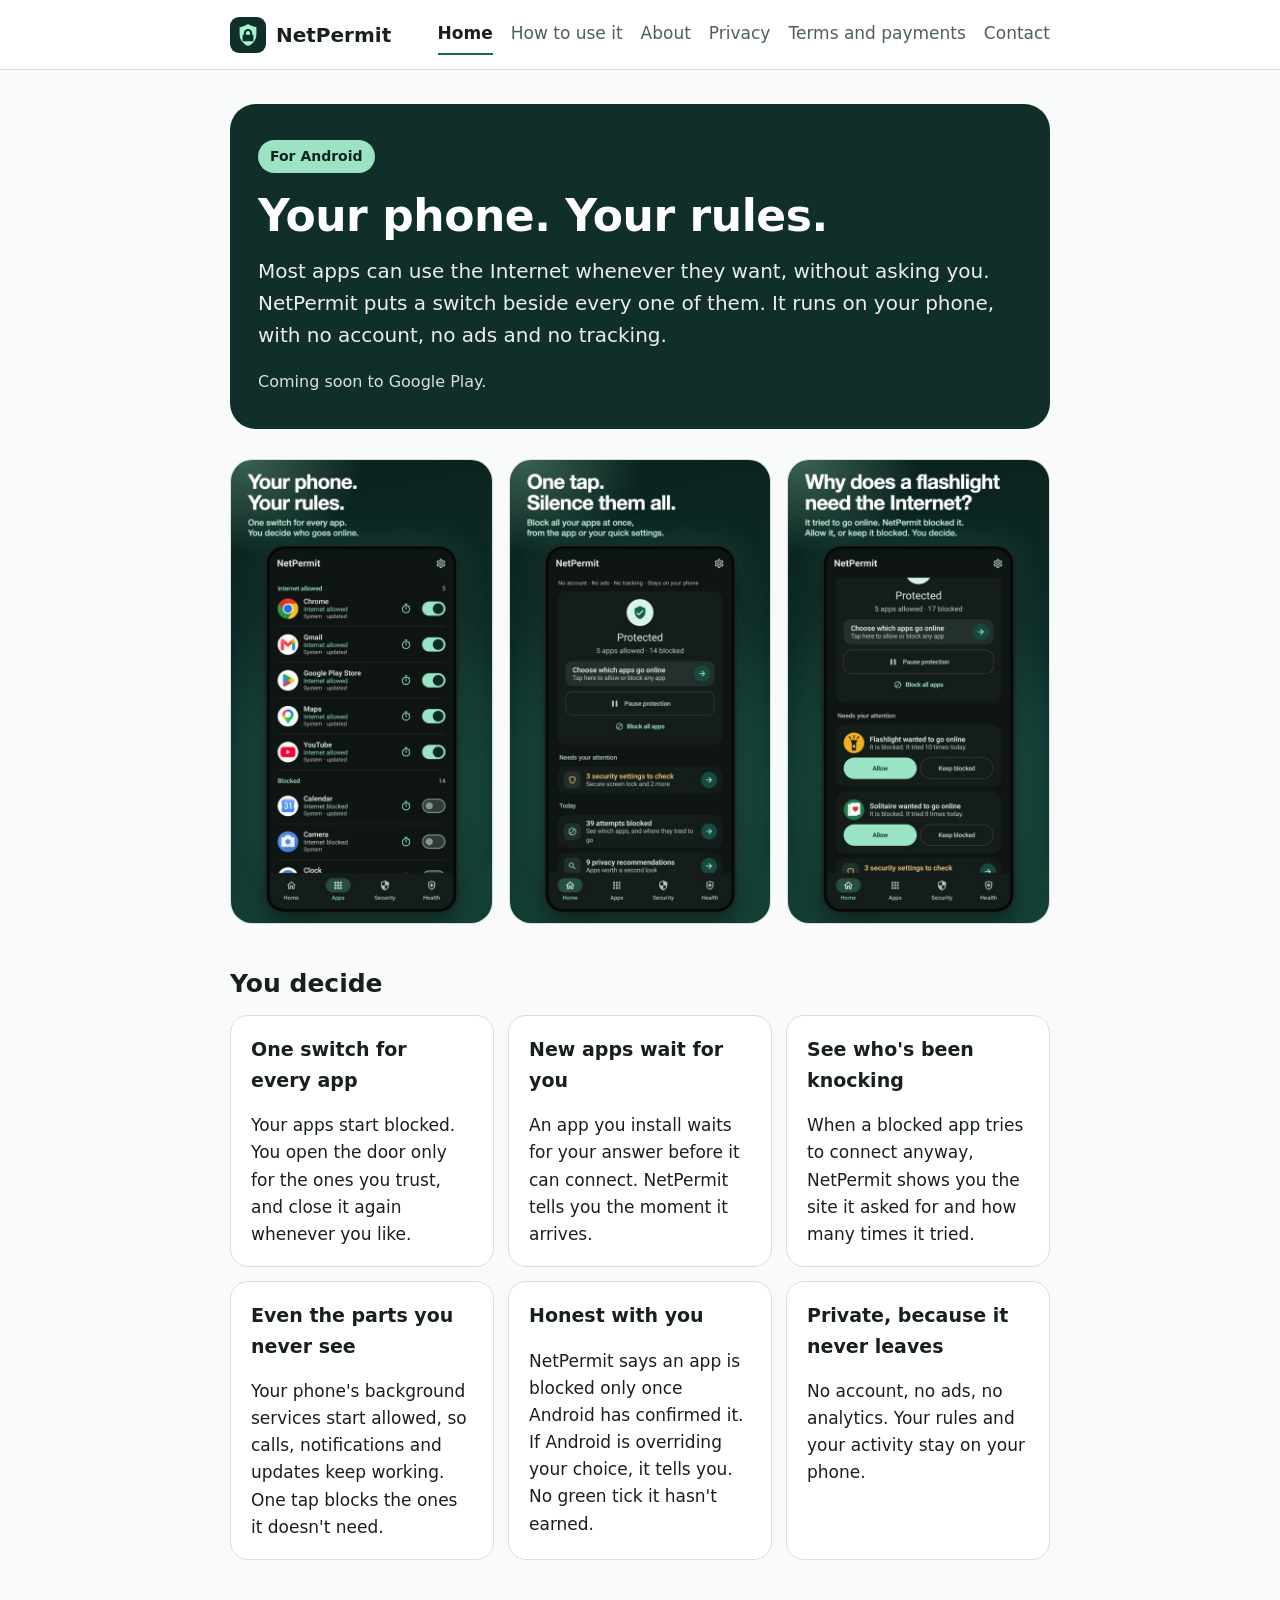
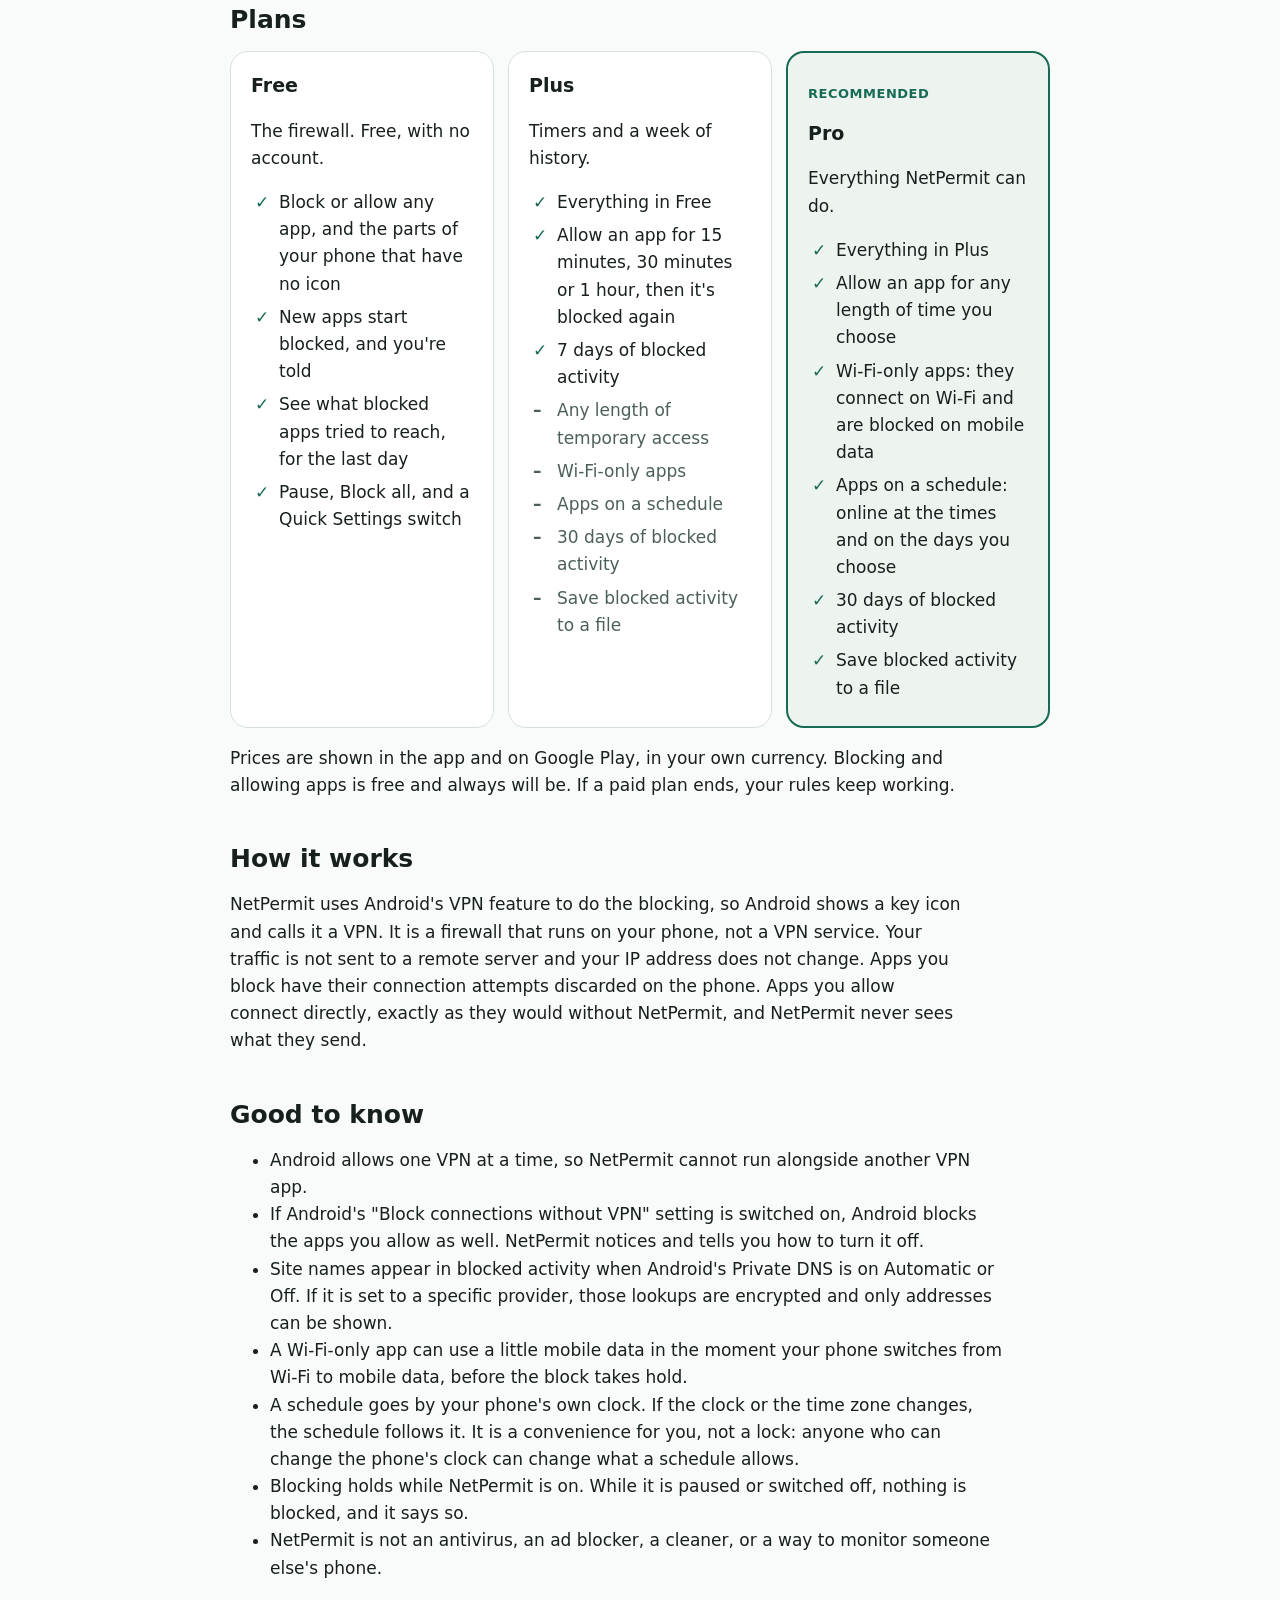
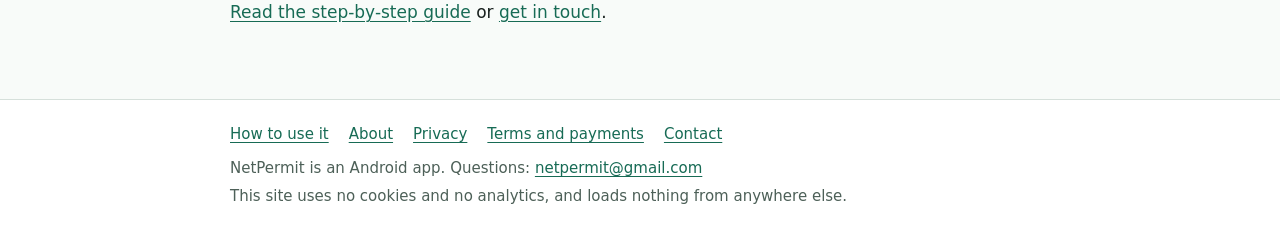
==== commit f9a1dc7f: "Apps on a schedule (build 10004)" ====
--- a/index.html
+++ b/index.html
@@ -82,6 +82,7 @@
       <li>7 days of blocked activity</li>
       <li class="no">Any length of temporary access</li>
       <li class="no">Wi-Fi-only apps</li>
+      <li class="no">Apps on a schedule</li>
       <li class="no">30 days of blocked activity</li>
       <li class="no">Save blocked activity to a file</li>
     </ul>
@@ -94,6 +95,7 @@
       <li>Everything in Plus</li>
       <li>Allow an app for any length of time you choose</li>
       <li>Wi-Fi-only apps: they connect on Wi-Fi and are blocked on mobile data</li>
+      <li>Apps on a schedule: online at the times and on the days you choose</li>
       <li>30 days of blocked activity</li>
       <li>Save blocked activity to a file</li>
     </ul>
@@ -121,6 +123,9 @@
   it is set to a specific provider, those lookups are encrypted and only addresses can be shown.</li>
   <li>A Wi-Fi-only app can use a little mobile data in the moment your phone switches from Wi-Fi to
   mobile data, before the block takes hold.</li>
+  <li>A schedule goes by your phone's own clock. If the clock or the time zone changes, the
+  schedule follows it. It is a convenience for you, not a lock: anyone who can change the phone's
+  clock can change what a schedule allows.</li>
   <li>Blocking holds while NetPermit is on. While it is paused or switched off, nothing is blocked,
   and it says so.</li>
   <li>NetPermit is not an antivirus, an ad blocker, a cleaner, or a way to monitor someone else's
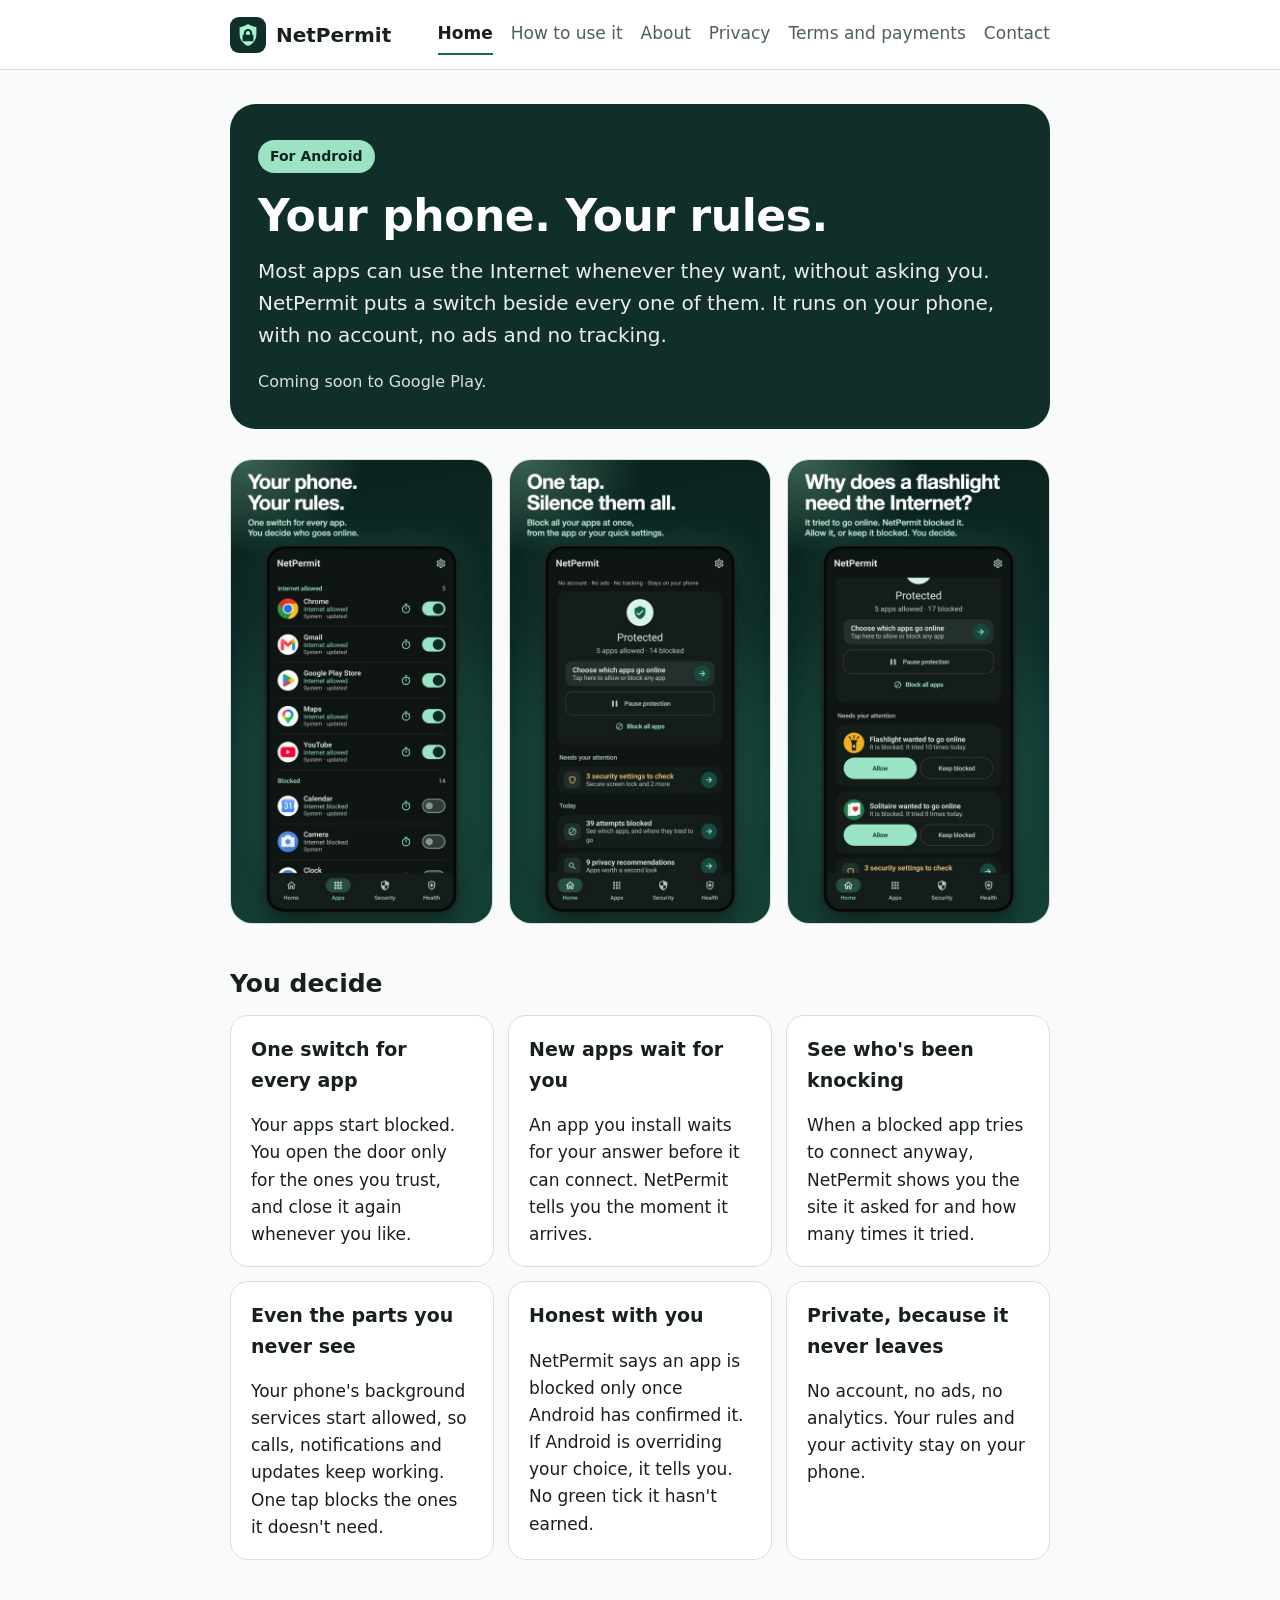
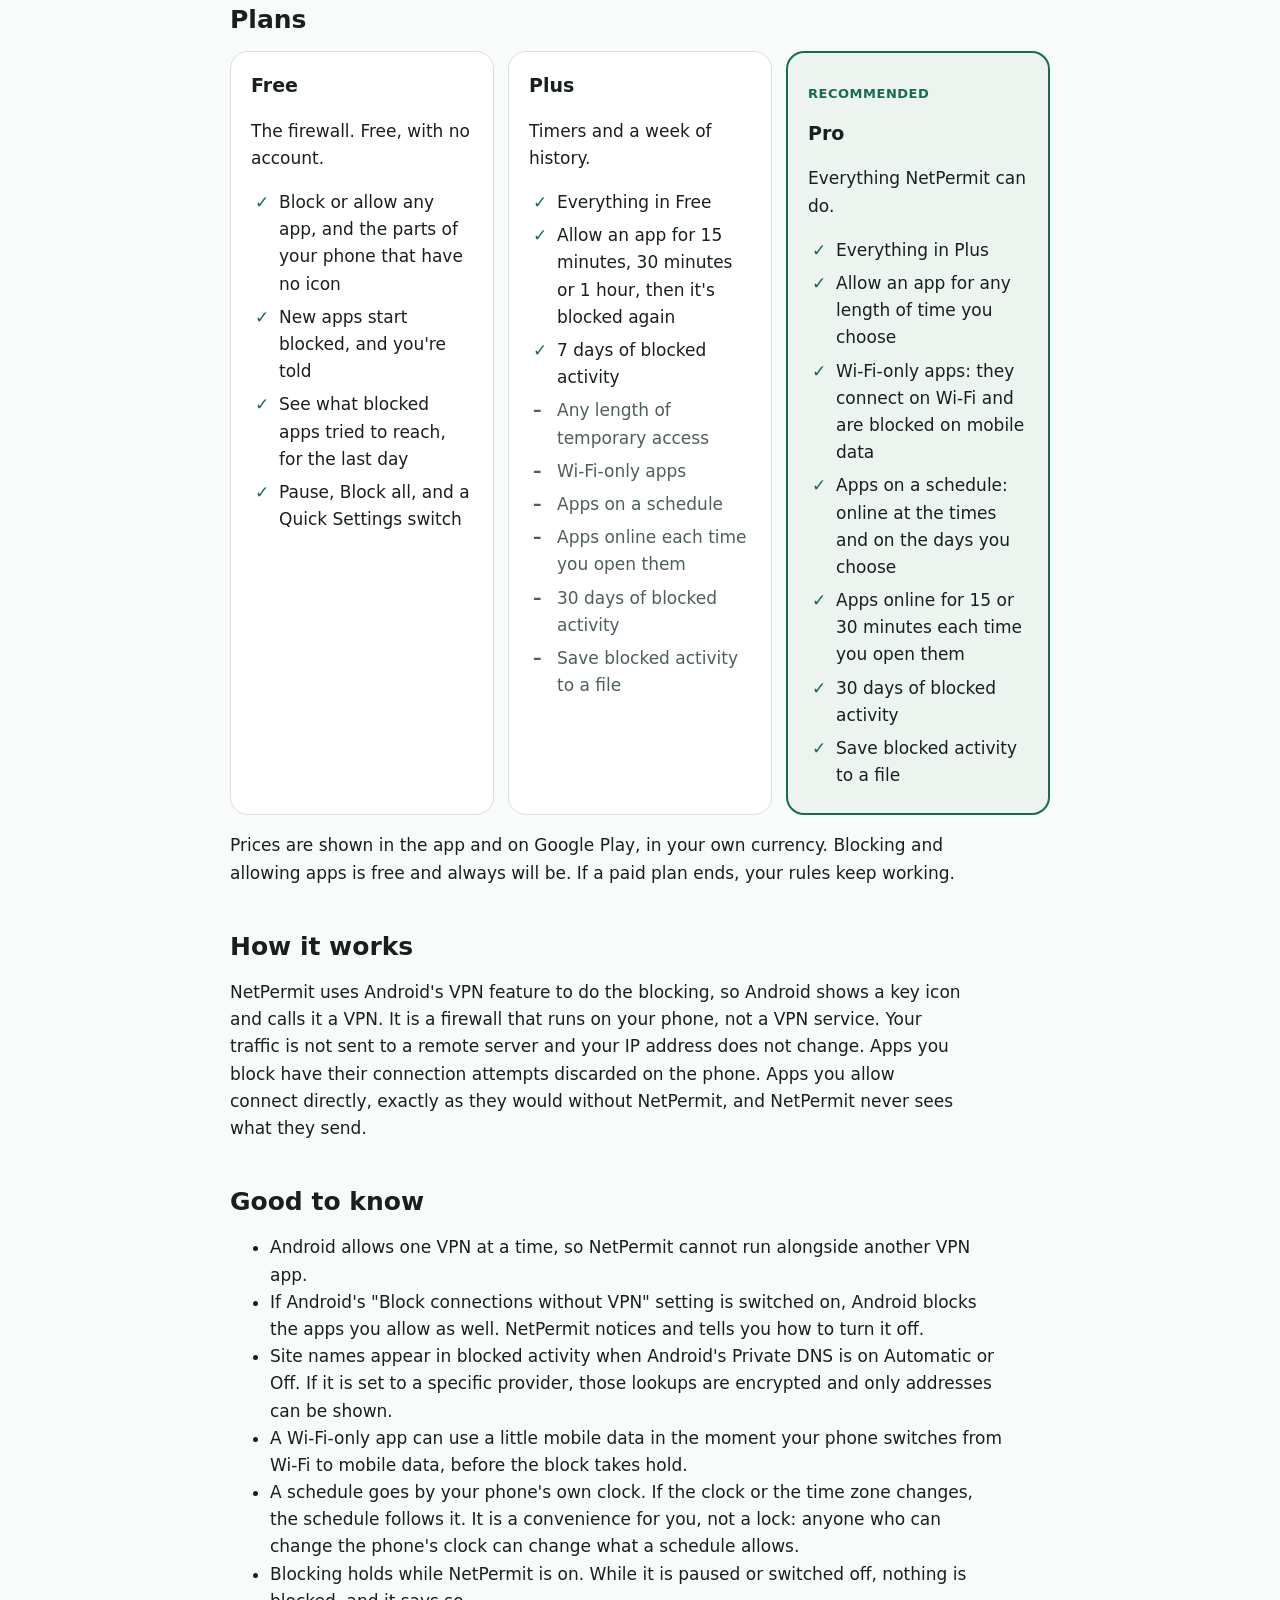
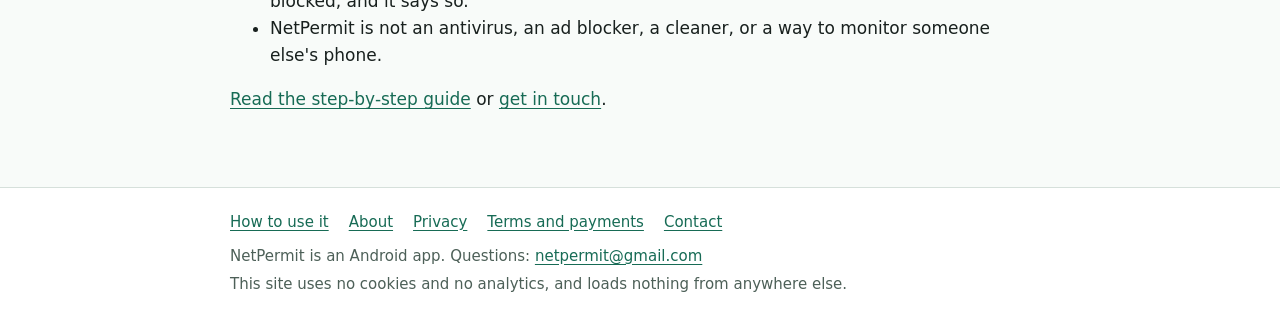
==== commit 0b383444: "The pop-up and Each time I open it (build 10007)" ====
--- a/index.html
+++ b/index.html
@@ -83,6 +83,7 @@
       <li class="no">Any length of temporary access</li>
       <li class="no">Wi-Fi-only apps</li>
       <li class="no">Apps on a schedule</li>
+      <li class="no">Apps online each time you open them</li>
       <li class="no">30 days of blocked activity</li>
       <li class="no">Save blocked activity to a file</li>
     </ul>
@@ -96,6 +97,7 @@
       <li>Allow an app for any length of time you choose</li>
       <li>Wi-Fi-only apps: they connect on Wi-Fi and are blocked on mobile data</li>
       <li>Apps on a schedule: online at the times and on the days you choose</li>
+      <li>Apps online for 15 or 30 minutes each time you open them</li>
       <li>30 days of blocked activity</li>
       <li>Save blocked activity to a file</li>
     </ul>
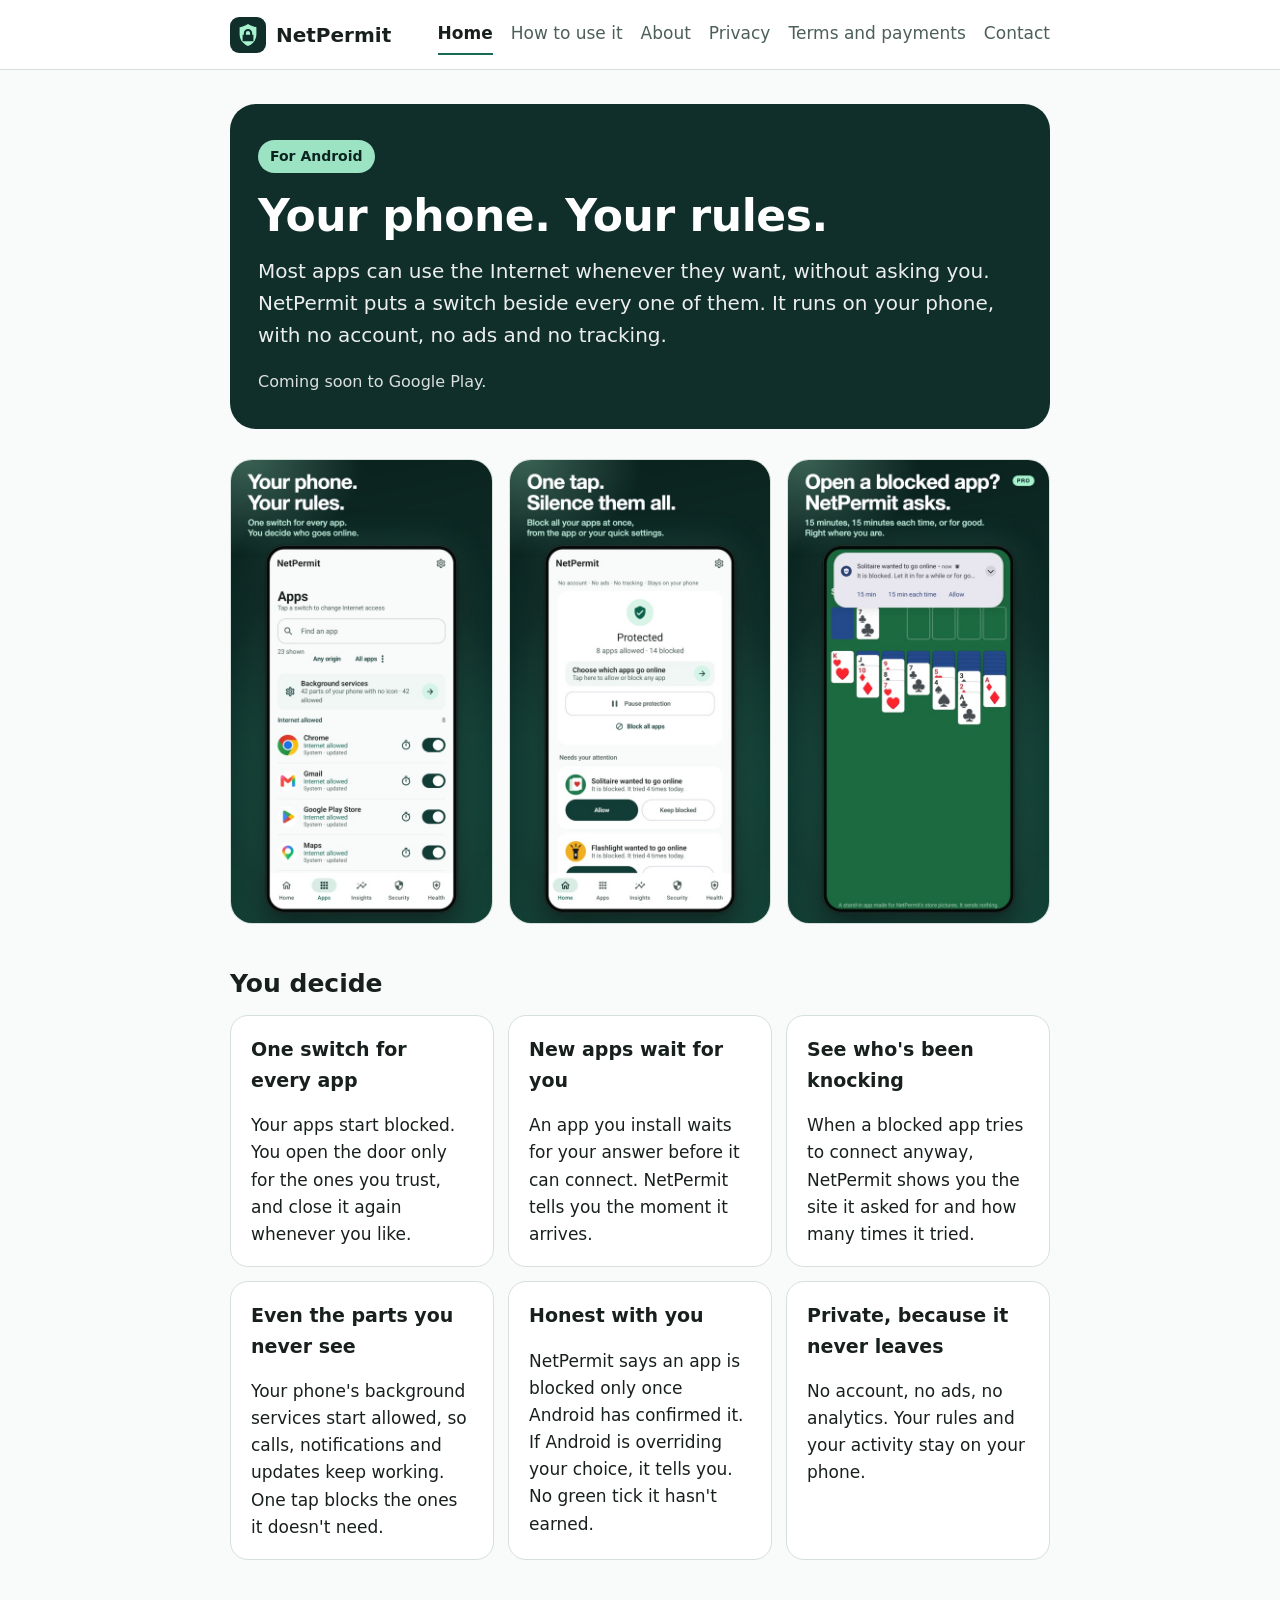
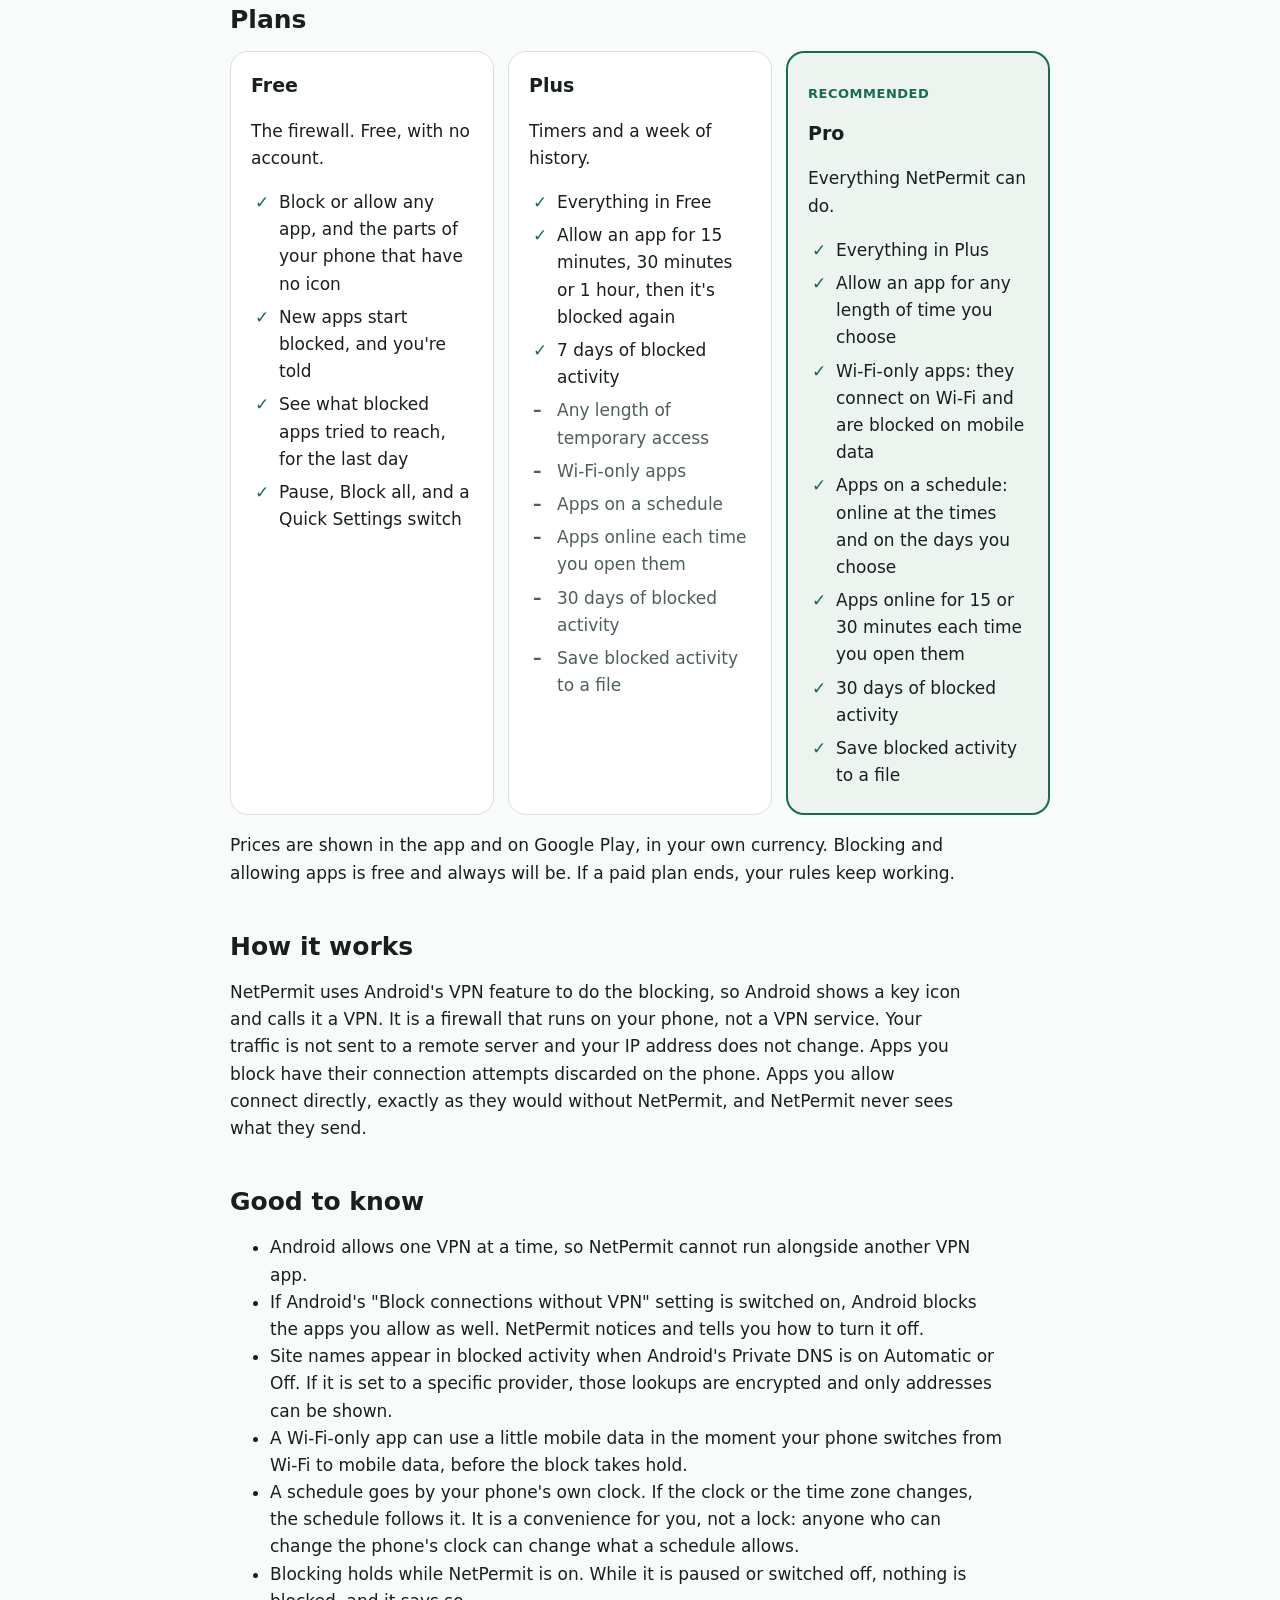
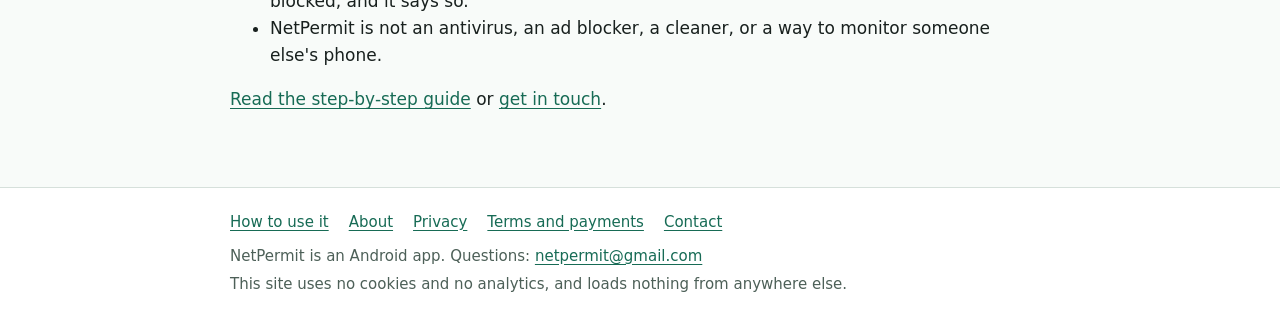
==== commit 0f1a4ddf: "Privacy and terms for 10008: the free week and the tracker engine test" ====
--- a/index.html
+++ b/index.html
@@ -37,9 +37,9 @@
 </section>
 
 <div class="gallery">
-  <img src="assets/store/1-your-phone-your-rules.jpg" alt="Your phone. Your rules. The app list: five apps switched on, the rest switched off" width="540" height="960">
-  <img src="assets/store/2-silence-them-all.jpg" alt="One tap. Silence them all. NetPermit's Home screen: protected, 5 apps allowed and 14 blocked, with Pause protection and Block all apps, and 39 attempts blocked today" width="540" height="960" loading="lazy">
-  <img src="assets/store/3-why-does-it-need-the-internet.jpg" alt="Why does a flashlight need the Internet? NetPermit's Home screen saying that two blocked apps, a flashlight and a card game, wanted to go online, each with Allow and Keep blocked" width="540" height="960" loading="lazy">
+  <img src="assets/store/1-your-phone-your-rules.jpg" alt="Your phone. Your rules. The app list: Chrome, Gmail, Google Play Store and Maps switched on" width="540" height="960">
+  <img src="assets/store/2-silence-them-all.jpg" alt="One tap. Silence them all. NetPermit's Home screen: protected, 8 apps allowed and 14 blocked, with Pause protection and Block all apps" width="540" height="960" loading="lazy">
+  <img src="assets/store/3-open-it-netpermit-asks.jpg" alt="Open a blocked app? NetPermit asks. A card game opened while blocked, and NetPermit's question over it: 15 min, 15 min each time, or Allow" width="540" height="960" loading="lazy">
 </div>
 
 <h2>You decide</h2>
